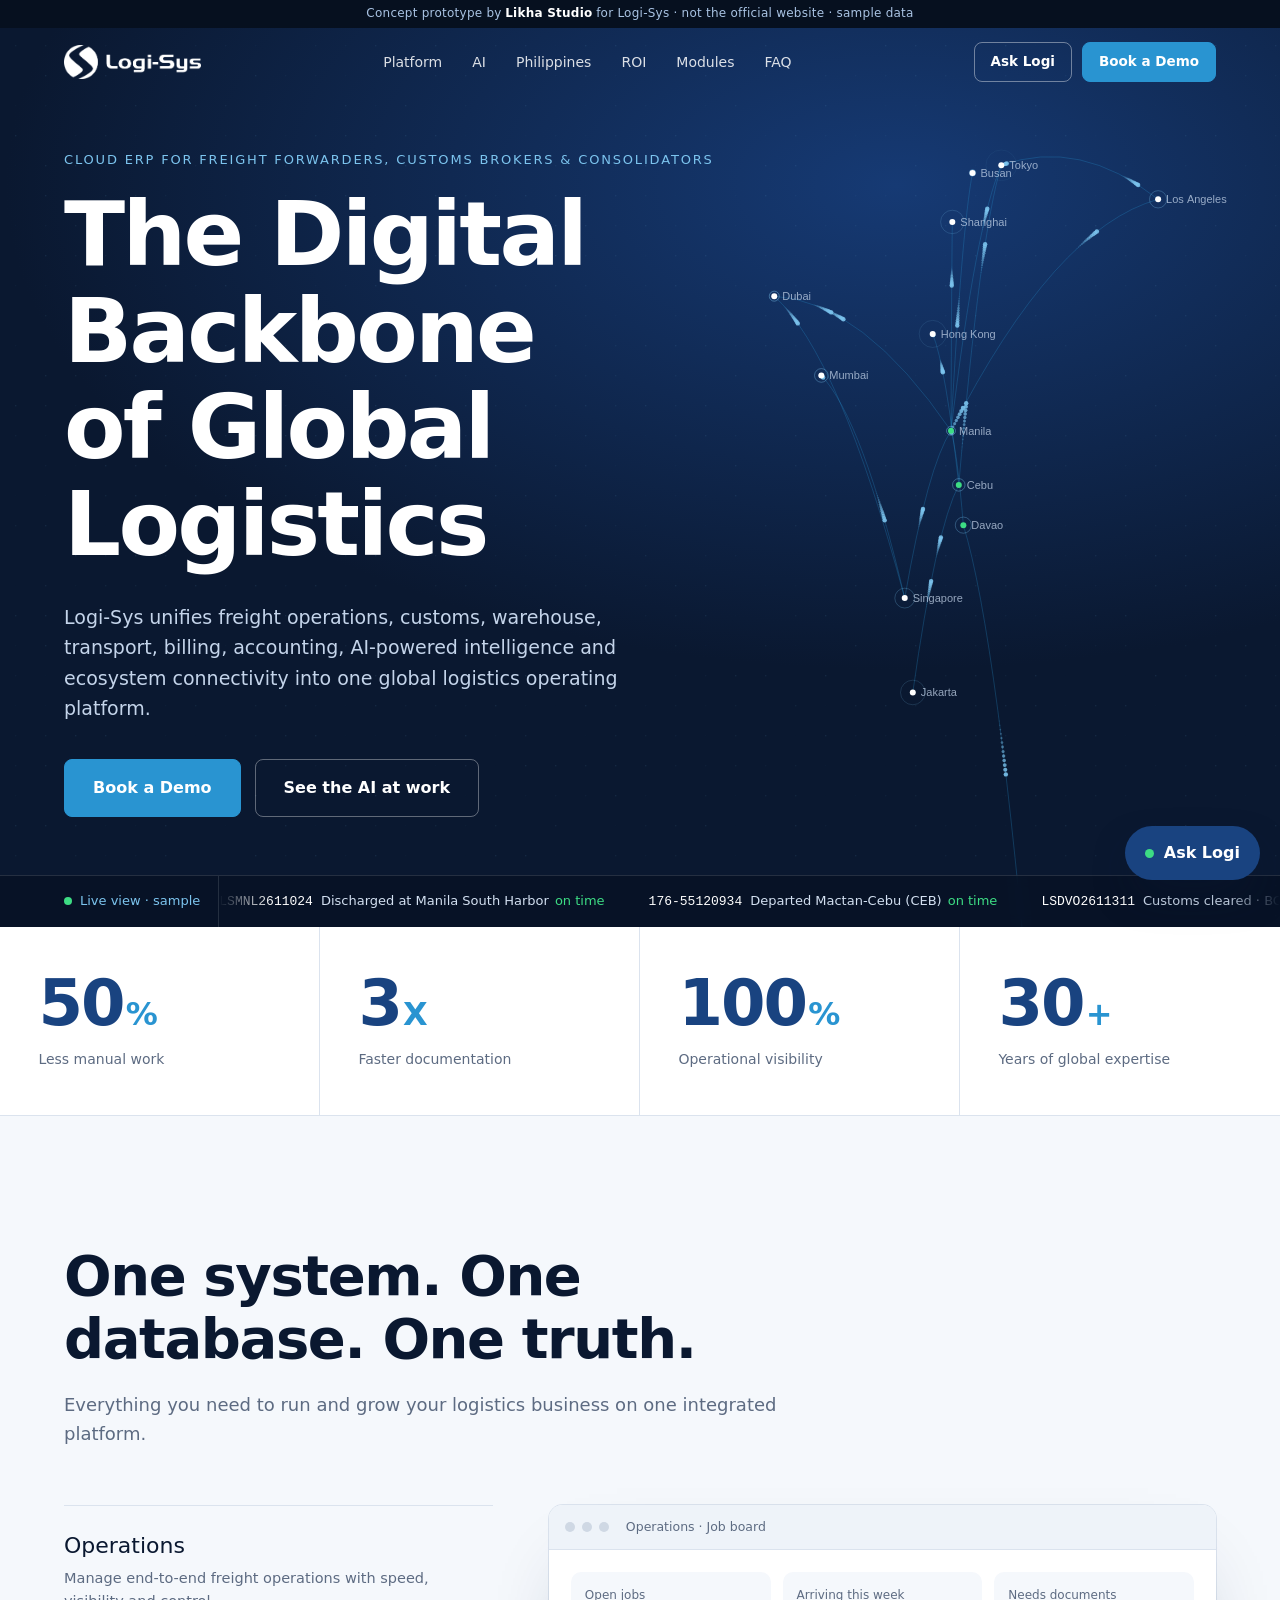
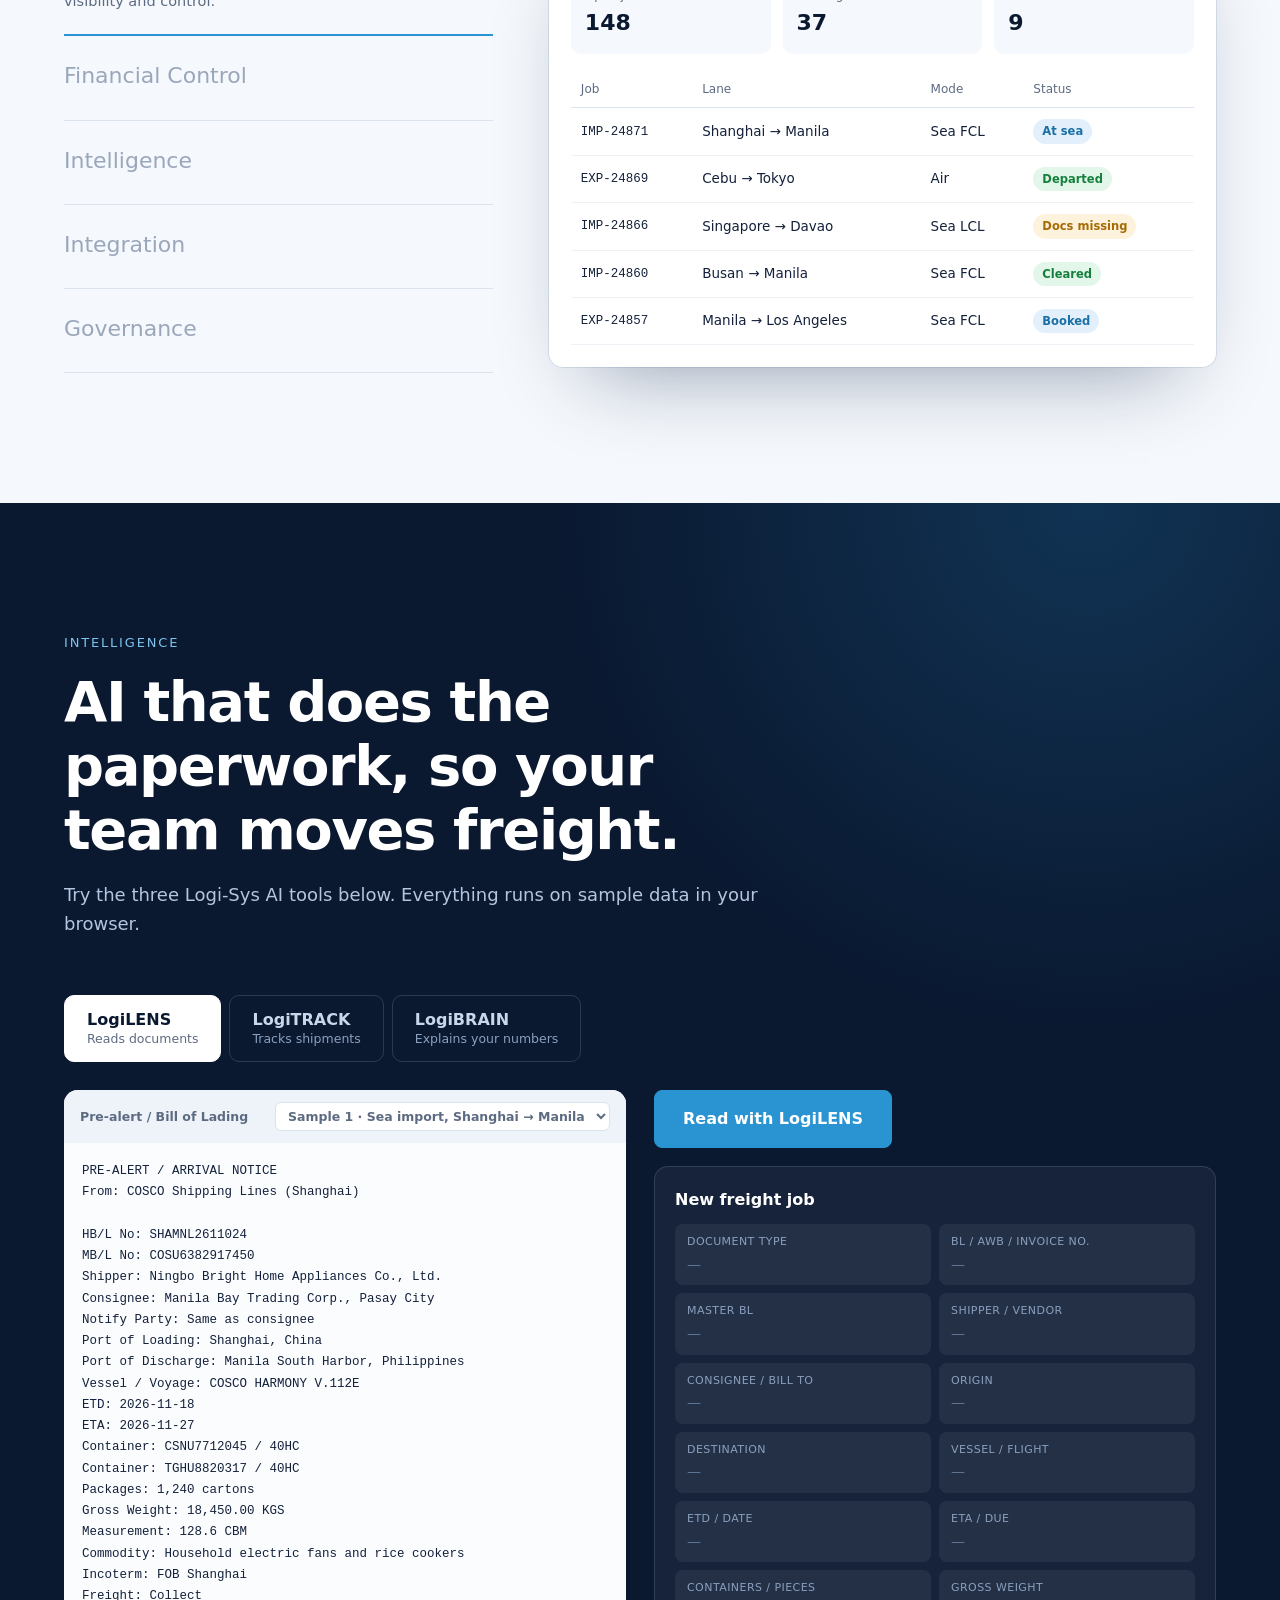
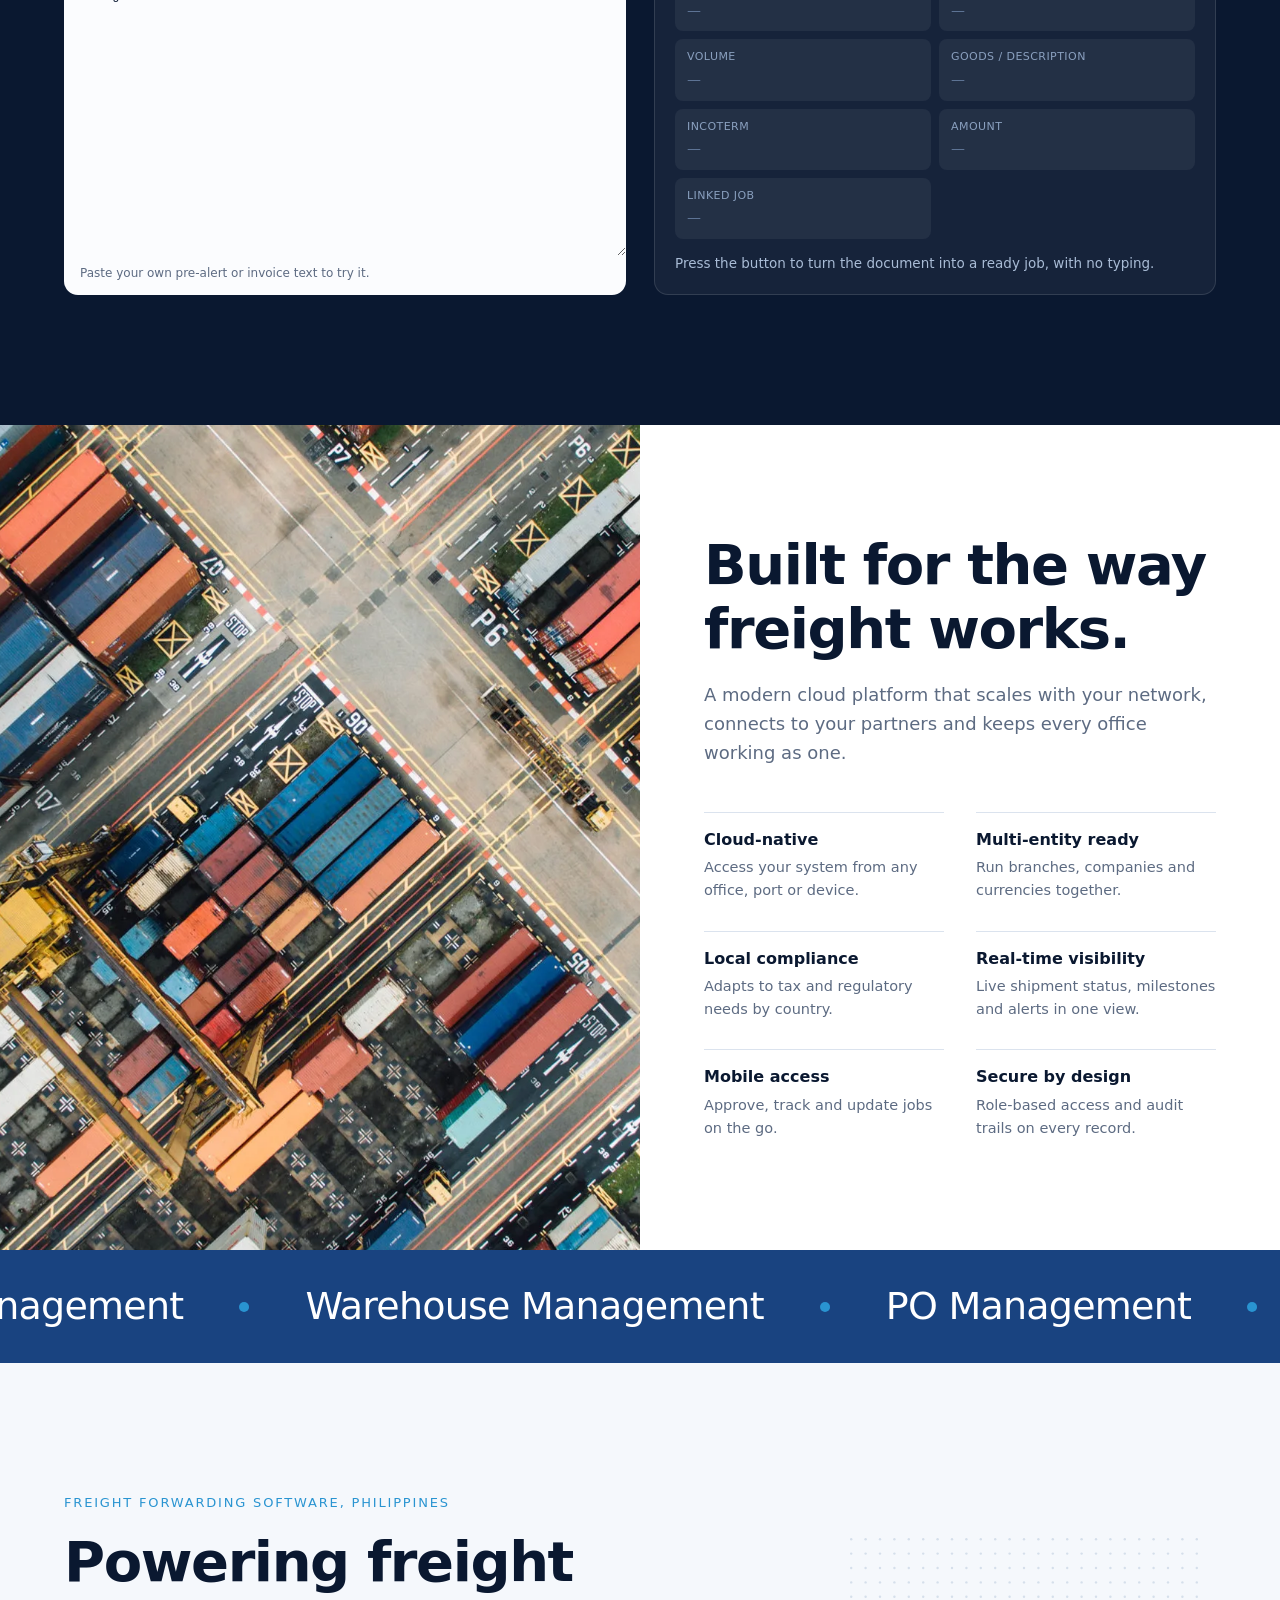
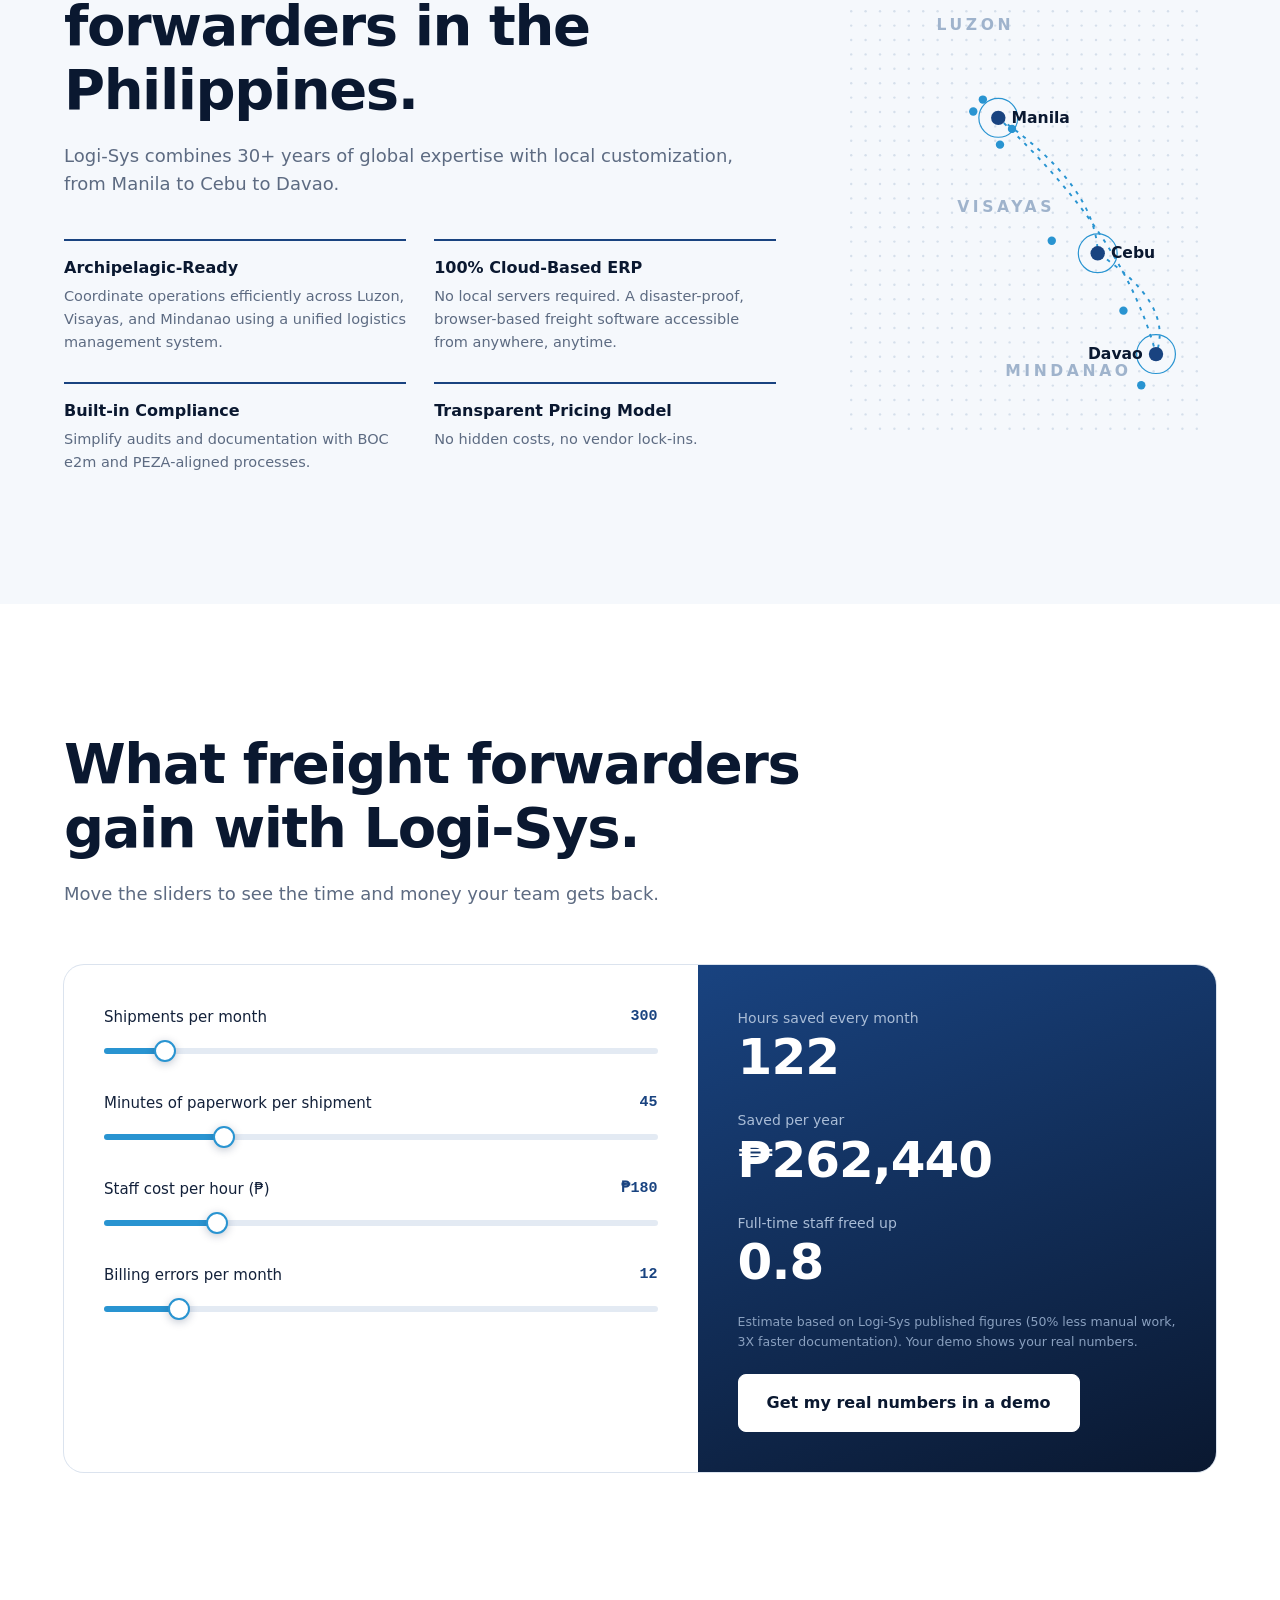
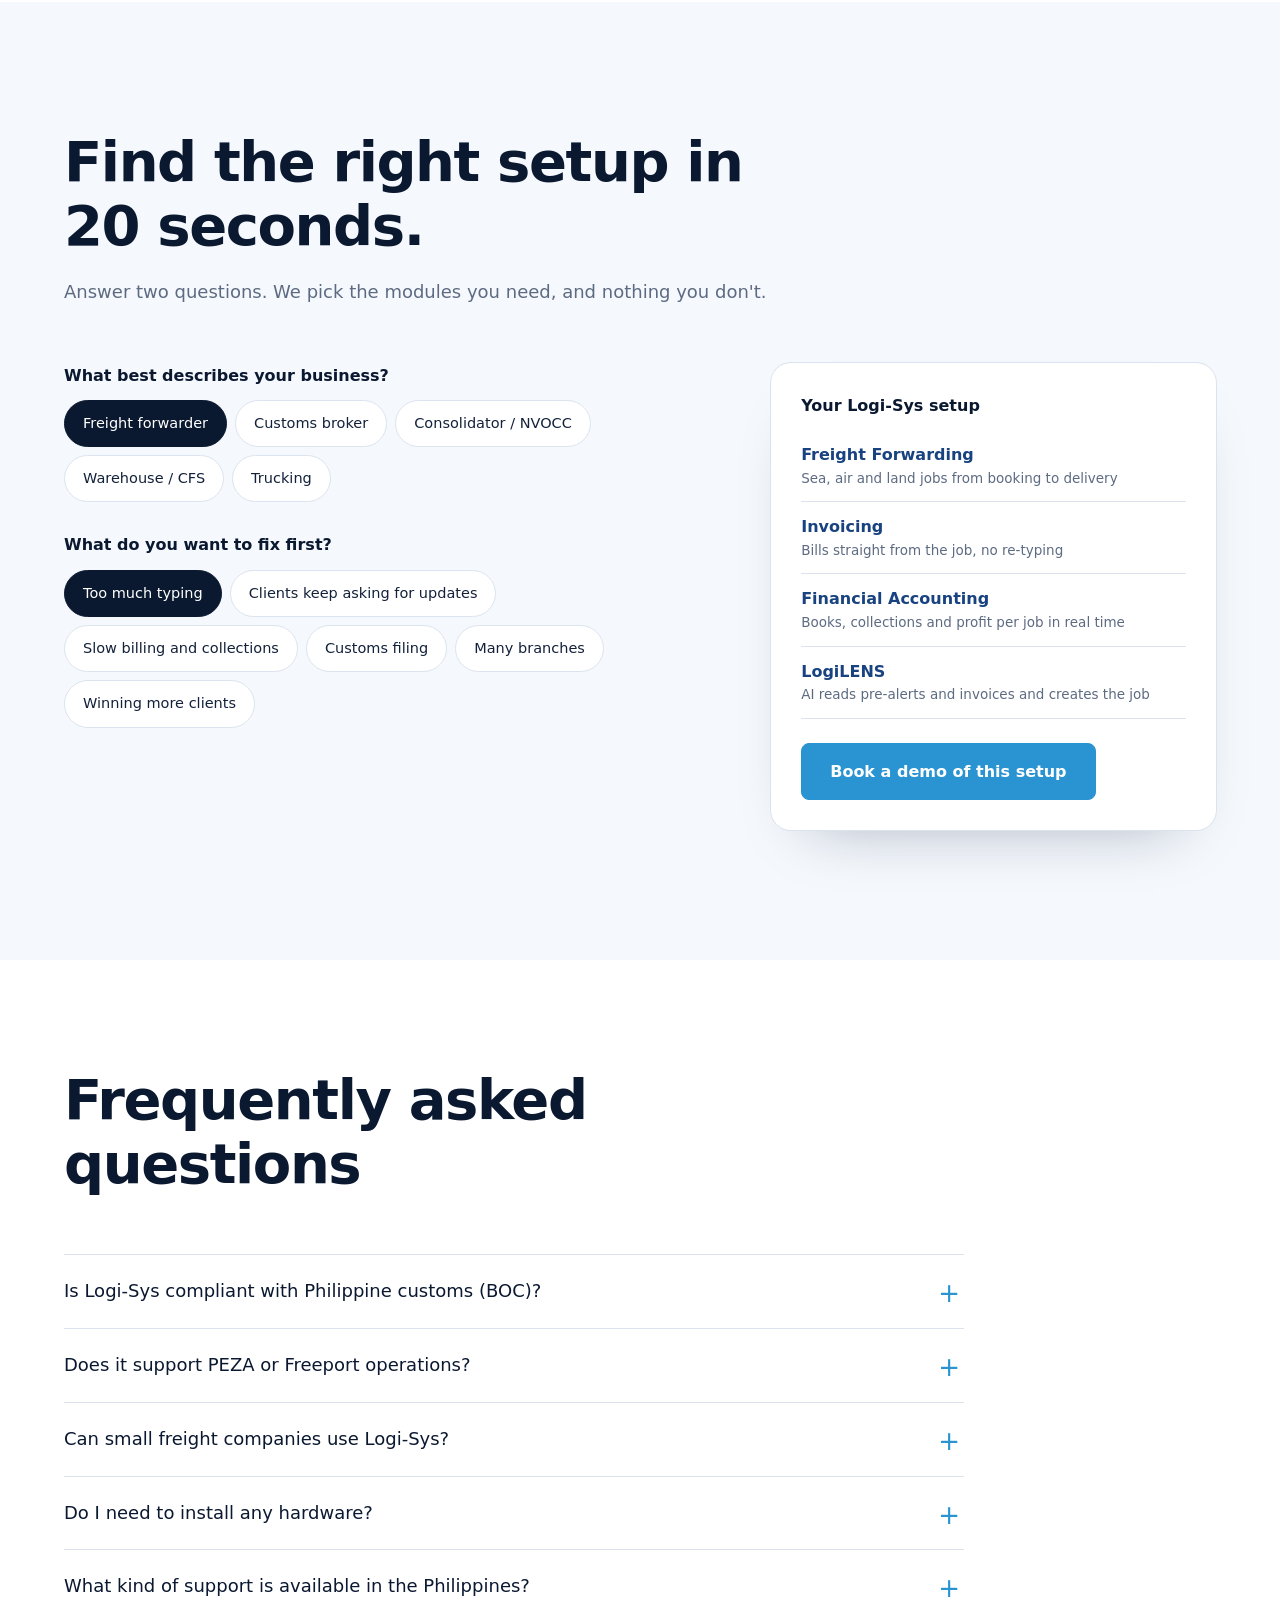
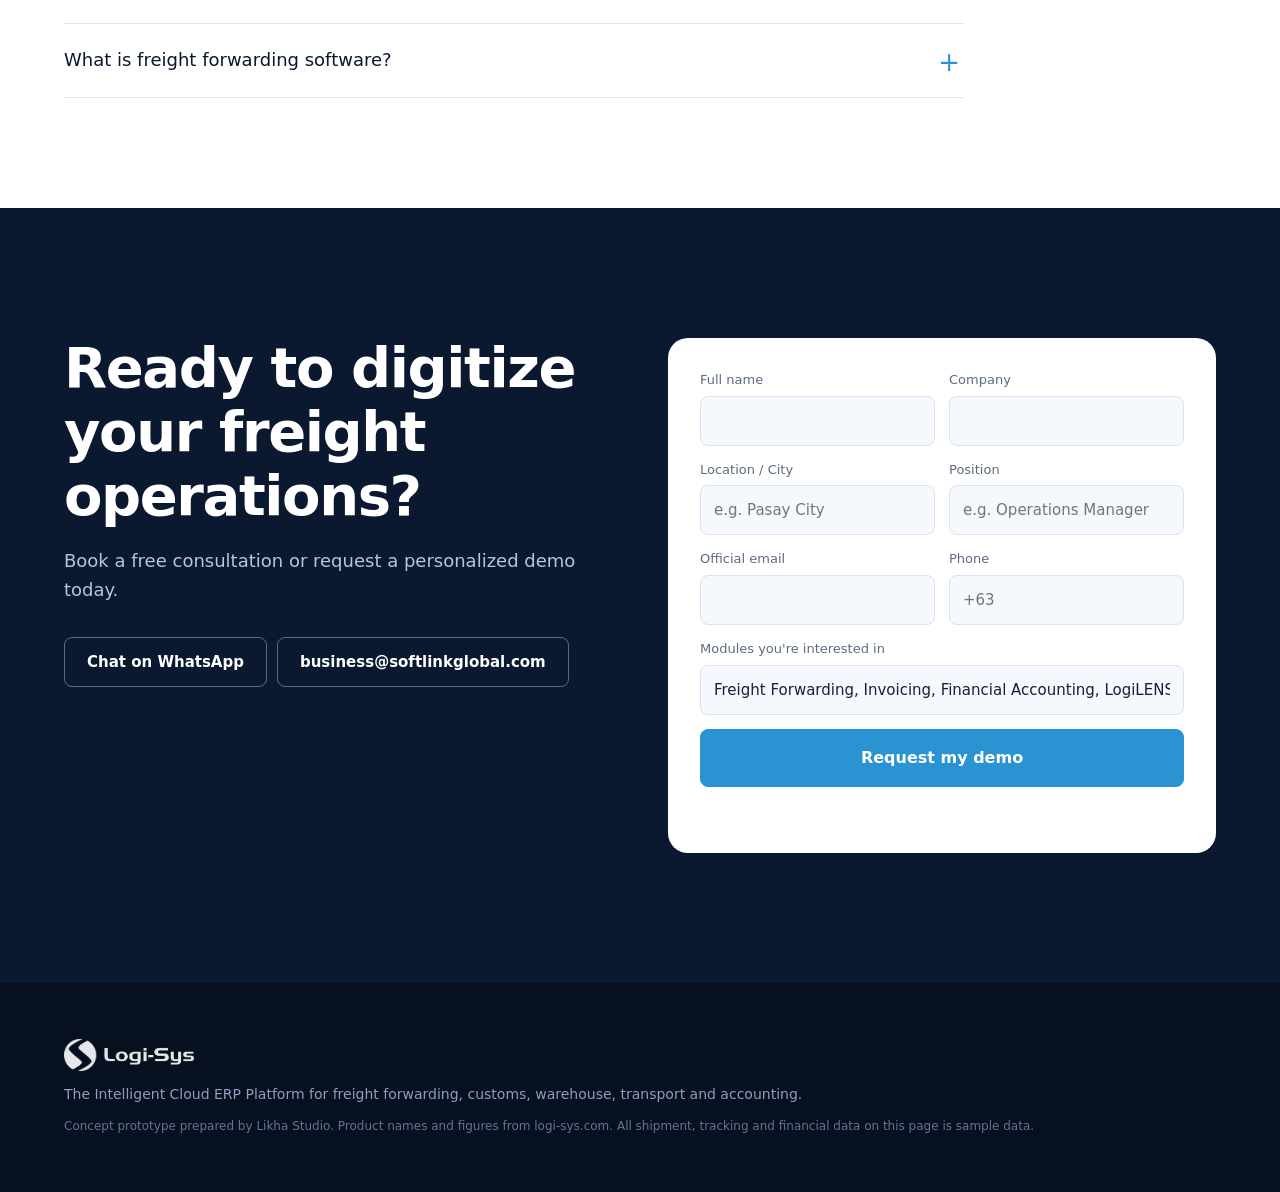
==== index.html @ d9abe725 "Logi-Sys concept prototype: AI-enabled freight ERP site with LogiLENS, LogiTRACK, LogiBRAIN demos, R" ====
<!doctype html>
<html lang="en">
<head>
<meta charset="utf-8">
<meta name="viewport" content="width=device-width, initial-scale=1">
<meta http-equiv="Content-Security-Policy" content="default-src 'self'; script-src 'self'; style-src 'self' 'unsafe-inline' https://fonts.googleapis.com; font-src 'self' data: https://fonts.gstatic.com; img-src 'self' data: blob:; connect-src 'self'; object-src 'none'; base-uri 'self'; form-action 'self' mailto: https:">
<title>Logi-Sys · Freight Forwarding &amp; Logistics ERP Software</title>
<meta name="description" content="Logi-Sys is the cloud ERP for freight forwarders, customs brokers and consolidators: sea and air freight, customs, warehouse, transport, billing, accounting and AI in one platform. BOC e2m compliant, built for the Philippines.">
<meta name="robots" content="noindex, nofollow">
<link rel="icon" href="assets/img/icon.png" type="image/png">
<meta name="theme-color" content="#0b1a33">
<meta property="og:title" content="Logi-Sys · The Digital Backbone of Global Logistics">
<meta property="og:description" content="One system. One database. One truth. Cloud ERP for freight forwarders.">
<meta property="og:image" content="assets/img/s-containers.webp">
<link rel="preconnect" href="https://fonts.googleapis.com">
<link rel="preconnect" href="https://fonts.gstatic.com" crossorigin>
<link href="https://fonts.googleapis.com/css2?family=Poppins:wght@300;400;500;600;700&family=JetBrains+Mono:wght@400;500&display=swap" rel="stylesheet">
<link rel="stylesheet" href="style.css?v=1">
<script type="application/ld+json">
{"@context":"https://schema.org","@graph":[
{"@type":"SoftwareApplication","name":"Logi-Sys","applicationCategory":"BusinessApplication","operatingSystem":"Web browser (cloud)","description":"All-in-one cloud ERP for freight forwarding, customs, warehouse, transport, billing, accounting and sales & CRM."},
{"@type":"FAQPage","mainEntity":[
{"@type":"Question","name":"Is Logi-Sys compliant with Philippine customs (BOC)?","acceptedAnswer":{"@type":"Answer","text":"Yes. It is 100% compliant with BOC e2m requirements, ensuring seamless customs workflows."}},
{"@type":"Question","name":"Does it support PEZA or Freeport operations?","acceptedAnswer":{"@type":"Answer","text":"Yes. It includes built-in features for PEZA, Freeport, and bonded operations."}},
{"@type":"Question","name":"Can small freight companies use Logi-Sys?","acceptedAnswer":{"@type":"Answer","text":"Definitely. The system scales to suit startups, SMEs, and large enterprises alike."}},
{"@type":"Question","name":"Do I need to install any hardware?","acceptedAnswer":{"@type":"Answer","text":"No. Logi-Sys is a cloud-based freight management system, no servers or maintenance needed."}}]}
]}
</script>
</head>
<body>

<div class="concept" role="note">Concept prototype by <strong>Likha Studio</strong> for Logi-Sys<span class="long">&nbsp;&middot; not the official website</span>&nbsp;&middot; sample data</div>

<header class="nav" id="nav">
  <a href="#top" class="brand" aria-label="Logi-Sys home"><img src="assets/img/logo.png" alt="Logi-Sys" width="150" height="37"></a>
  <nav class="links" aria-label="Main">
    <a href="#platform">Platform</a>
    <a href="#ai">AI</a>
    <a href="#ph">Philippines</a>
    <a href="#gain">ROI</a>
    <a href="#finder">Modules</a>
    <a href="#faq">FAQ</a>
  </nav>
  <div class="nav-cta">
    <button class="btn ghost sm" data-open-chat>Ask Logi</button>
    <a href="#demo" class="btn sm">Book a Demo</a>
    <button class="burger" id="burger" aria-label="Menu" aria-expanded="false"><span></span><span></span></button>
  </div>
</header>
<div class="mnav" id="mnav">
  <a href="#platform">Platform</a><a href="#ai">AI tools</a><a href="#ph">Philippines</a><a href="#gain">ROI calculator</a><a href="#finder">Module finder</a><a href="#faq">FAQ</a><a href="#demo">Book a Demo</a>
</div>

<main id="top">

<!-- HERO -->
<section class="hero" id="hero">
  <canvas id="routes" aria-hidden="true"></canvas>
  <div class="hero-in">
    <p class="kicker reveal">Cloud ERP for freight forwarders, customs brokers &amp; consolidators</p>
    <h1 class="split">The Digital Backbone<br>of Global Logistics</h1>
    <p class="lede reveal">Logi-Sys unifies freight operations, customs, warehouse, transport, billing, accounting, AI-powered intelligence and ecosystem connectivity into one global logistics operating platform.</p>
    <div class="hero-cta reveal">
      <a href="#demo" class="btn lg">Book a Demo</a>
      <a href="#ai" class="btn ghost lg light">See the AI at work</a>
    </div>
  </div>
  <div class="ticker" aria-label="Sample live shipment events">
    <span class="tk-label"><i></i>Live view &middot; sample</span>
    <div class="tk-track"><div class="tk-row" id="tkRow"></div></div>
  </div>
</section>

<!-- STATS -->
<section class="stats">
  <div class="stat reveal"><b data-count="50">0</b><span>%</span><p>Less manual work</p></div>
  <div class="stat reveal"><b data-count="3">0</b><span>X</span><p>Faster documentation</p></div>
  <div class="stat reveal"><b data-count="100">0</b><span>%</span><p>Operational visibility</p></div>
  <div class="stat reveal"><b data-count="30">0</b><span>+</span><p>Years of global expertise</p></div>
</section>

<!-- PLATFORM -->
<section class="platform" id="platform">
  <div class="sec-head">
    <h2 class="split">One system. One database. One truth.</h2>
    <p class="reveal">Everything you need to run and grow your logistics business on one integrated platform.</p>
  </div>
  <div class="pillars">
    <div class="pillar-list" role="tablist" aria-label="Platform pillars">
      <button class="pl on" role="tab" aria-selected="true" data-p="0"><span>Operations</span><em>Manage end-to-end freight operations with speed, visibility and control.</em></button>
      <button class="pl" role="tab" aria-selected="false" data-p="1"><span>Financial Control</span><em>Streamline billing, accounting, collections and profitability in real time.</em></button>
      <button class="pl" role="tab" aria-selected="false" data-p="2"><span>Intelligence</span><em>Embeds AI into freight workflows for smarter decisions and automation.</em></button>
      <button class="pl" role="tab" aria-selected="false" data-p="3"><span>Integration</span><em>Connect partners, systems and services across the global logistics ecosystem.</em></button>
      <button class="pl" role="tab" aria-selected="false" data-p="4"><span>Governance</span><em>Ensure security, compliance and governance across entities and geographies.</em></button>
    </div>
    <div class="pillar-screen" aria-live="polite">
      <div class="win">
        <div class="win-bar"><i></i><i></i><i></i><span id="winTitle">Operations &middot; Job board</span></div>
        <div class="win-body" id="winBody"></div>
      </div>
    </div>
  </div>
</section>

<!-- AI -->
<section class="ai" id="ai">
  <div class="sec-head light">
    <p class="kicker reveal">Intelligence</p>
    <h2 class="split">AI that does the paperwork, so your team moves freight.</h2>
    <p class="reveal">Try the three Logi-Sys AI tools below. Everything runs on sample data in your browser.</p>
  </div>
  <div class="ai-tabs" role="tablist">
    <button class="at on" data-t="lens" role="tab" aria-selected="true">LogiLENS <small>Reads documents</small></button>
    <button class="at" data-t="track" role="tab" aria-selected="false">LogiTRACK <small>Tracks shipments</small></button>
    <button class="at" data-t="brain" role="tab" aria-selected="false">LogiBRAIN <small>Explains your numbers</small></button>
  </div>

  <div class="ai-pane on" id="pane-lens">
    <div class="lens">
      <div class="doc">
        <div class="doc-top">
          <span>Pre-alert / Bill of Lading</span>
          <select id="docPick" aria-label="Sample document">
            <option value="0">Sample 1 &middot; Sea import, Shanghai → Manila</option>
            <option value="1">Sample 2 &middot; Air export, Cebu → Tokyo</option>
            <option value="2">Sample 3 &middot; Vendor invoice</option>
          </select>
        </div>
        <textarea id="docText" spellcheck="false" aria-label="Document text"></textarea>
        <div class="scanline" id="scanline"></div>
        <p class="doc-hint">Paste your own pre-alert or invoice text to try it.</p>
      </div>
      <div class="lens-out">
        <button class="btn lg" id="lensRun">Read with LogiLENS</button>
        <div class="job" id="jobOut">
          <div class="job-head"><b id="jobKind">New freight job</b><span id="jobConf"></span></div>
          <div class="fields" id="fields"></div>
          <p class="job-note" id="jobNote">Press the button to turn the document into a ready job, with no typing.</p>
        </div>
      </div>
    </div>
  </div>

  <div class="ai-pane" id="pane-track">
    <div class="track">
      <div class="track-left">
        <form id="trackForm" class="track-form">
          <label for="trackNo">Tracking, BL or AWB number</label>
          <div class="row"><input id="trackNo" value="LSMNL2611024" autocomplete="off"><button class="btn">Track</button></div>
          <p class="try">Try: <button type="button" data-tn="LSMNL2611024">LSMNL2611024</button> <button type="button" data-tn="176-55120934">176-55120934</button> <button type="button" data-tn="LSDVO2611311">LSDVO2611311</button></p>
        </form>
        <div class="trk-card" id="trkCard"></div>
      </div>
      <div class="track-right">
        <svg id="trkMap" viewBox="0 0 600 340" aria-hidden="true"></svg>
        <ol class="miles" id="miles"></ol>
      </div>
    </div>
  </div>

  <div class="ai-pane" id="pane-brain">
    <div class="brain">
      <div class="kpis" id="kpis"></div>
      <div class="chart-card">
        <div class="cc-head"><b>Shipments and profit per month</b><span>Sample branch data</span></div>
        <svg id="chart" viewBox="0 0 640 260" role="img" aria-label="Shipments and profit chart"></svg>
      </div>
      <div class="insights">
        <b>LogiBRAIN says</b>
        <ul id="insights"></ul>
        <div class="askbox">
          <p>Ask your numbers:</p>
          <div class="chips" id="brainQs">
            <button>Which lane makes the most money?</button>
            <button>Who pays late?</button>
            <button>What will next month look like?</button>
          </div>
          <p class="answer" id="brainA"></p>
        </div>
      </div>
    </div>
  </div>
</section>

<!-- BUILT FOR FREIGHT -->
<section class="built">
  <div class="built-img"><img src="assets/img/s-containers.webp" alt="Aerial view of a container port" loading="lazy" class="parallax"></div>
  <div class="built-txt">
    <h2 class="split">Built for the way freight works.</h2>
    <p class="reveal">A modern cloud platform that scales with your network, connects to your partners and keeps every office working as one.</p>
    <ul class="feats">
      <li class="reveal"><b>Cloud-native</b>Access your system from any office, port or device.</li>
      <li class="reveal"><b>Multi-entity ready</b>Run branches, companies and currencies together.</li>
      <li class="reveal"><b>Local compliance</b>Adapts to tax and regulatory needs by country.</li>
      <li class="reveal"><b>Real-time visibility</b>Live shipment status, milestones and alerts in one view.</li>
      <li class="reveal"><b>Mobile access</b>Approve, track and update jobs on the go.</li>
      <li class="reveal"><b>Secure by design</b>Role-based access and audit trails on every record.</li>
    </ul>
  </div>
</section>

<!-- MODULES MARQUEE -->
<div class="marquee" aria-hidden="true"><div class="mq" id="mq">
  <span>Freight Forwarding</span><span>Invoicing</span><span>Financial Accounting</span><span>Sales &amp; CRM</span><span>Customs Compliance</span><span>Transportation Management</span><span>Warehouse Management</span><span>PO Management</span><span>Freight Station</span><span>LogiBRAIN</span><span>LogiTRACK</span><span>LogiLENS</span><span>LogiCONNECT</span>
</div></div>

<!-- PHILIPPINES -->
<section class="ph" id="ph">
  <div class="ph-txt">
    <p class="kicker reveal">Freight forwarding software, Philippines</p>
    <h2 class="split">Powering freight forwarders in the Philippines.</h2>
    <p class="reveal">Logi-Sys combines 30+ years of global expertise with local customization, from Manila to Cebu to Davao.</p>
    <div class="ph-grid">
      <div class="reveal"><b>Archipelagic-Ready</b><p>Coordinate operations efficiently across Luzon, Visayas, and Mindanao using a unified logistics management system.</p></div>
      <div class="reveal"><b>100% Cloud-Based ERP</b><p>No local servers required. A disaster-proof, browser-based freight software accessible from anywhere, anytime.</p></div>
      <div class="reveal"><b>Built-in Compliance</b><p>Simplify audits and documentation with BOC e2m and PEZA-aligned processes.</p></div>
      <div class="reveal"><b>Transparent Pricing Model</b><p>No hidden costs, no vendor lock-ins.</p></div>
    </div>
  </div>
  <div class="ph-map">
    <svg id="phMap" viewBox="0 0 300 420" role="img" aria-label="Logi-Sys hubs across Luzon, Visayas and Mindanao"></svg>
  </div>
</section>

<!-- ROI -->
<section class="gain" id="gain">
  <div class="sec-head">
    <h2 class="split">What freight forwarders gain with Logi-Sys.</h2>
    <p class="reveal">Move the sliders to see the time and money your team gets back.</p>
  </div>
  <div class="roi">
    <div class="roi-in">
      <label>Shipments per month <output id="o1">300</output><input type="range" id="r1" min="20" max="3000" step="10" value="300"></label>
      <label>Minutes of paperwork per shipment <output id="o2">45</output><input type="range" id="r2" min="10" max="180" step="5" value="45"></label>
      <label>Staff cost per hour (₱) <output id="o3">₱180</output><input type="range" id="r3" min="80" max="600" step="10" value="180"></label>
      <label>Billing errors per month <output id="o4">12</output><input type="range" id="r4" min="0" max="100" step="1" value="12"></label>
    </div>
    <div class="roi-out">
      <div><span>Hours saved every month</span><b id="h">0</b></div>
      <div><span>Saved per year</span><b id="peso">₱0</b></div>
      <div><span>Full-time staff freed up</span><b id="fte">0</b></div>
      <p class="fine">Estimate based on Logi-Sys published figures (50% less manual work, 3X faster documentation). Your demo shows your real numbers.</p>
      <a href="#demo" class="btn lg light-btn" id="roiCta">Get my real numbers in a demo</a>
    </div>
  </div>
</section>

<!-- MODULE FINDER -->
<section class="finder" id="finder">
  <div class="sec-head">
    <h2 class="split">Find the right setup in 20 seconds.</h2>
    <p class="reveal">Answer two questions. We pick the modules you need, and nothing you don't.</p>
  </div>
  <div class="fd">
    <div class="fd-q">
      <p class="q">What best describes your business?</p>
      <div class="opts" id="fdType">
        <button data-v="forwarder" class="on">Freight forwarder</button>
        <button data-v="broker">Customs broker</button>
        <button data-v="nvocc">Consolidator / NVOCC</button>
        <button data-v="warehouse">Warehouse / CFS</button>
        <button data-v="trucking">Trucking</button>
      </div>
      <p class="q">What do you want to fix first?</p>
      <div class="opts multi" id="fdNeed">
        <button data-v="docs" class="on">Too much typing</button>
        <button data-v="track">Clients keep asking for updates</button>
        <button data-v="billing">Slow billing and collections</button>
        <button data-v="customs">Customs filing</button>
        <button data-v="branches">Many branches</button>
        <button data-v="sales">Winning more clients</button>
      </div>
    </div>
    <div class="fd-a">
      <p class="q">Your Logi-Sys setup</p>
      <ul id="fdList"></ul>
      <a href="#demo" class="btn lg" id="fdCta">Book a demo of this setup</a>
    </div>
  </div>
</section>

<!-- FAQ -->
<section class="faq" id="faq">
  <div class="sec-head"><h2 class="split">Frequently asked questions</h2></div>
  <div class="qa">
    <details class="reveal"><summary>Is Logi-Sys compliant with Philippine customs (BOC)?</summary><p>Yes. It is 100% compliant with BOC e2m requirements, ensuring seamless customs workflows.</p></details>
    <details class="reveal"><summary>Does it support PEZA or Freeport operations?</summary><p>Yes. It includes built-in features for PEZA, Freeport, and bonded operations.</p></details>
    <details class="reveal"><summary>Can small freight companies use Logi-Sys?</summary><p>Definitely. The system scales to suit startups, SMEs, and large enterprises alike.</p></details>
    <details class="reveal"><summary>Do I need to install any hardware?</summary><p>No. Logi-Sys is a cloud-based freight management system, so no servers or maintenance are needed.</p></details>
    <details class="reveal"><summary>What kind of support is available in the Philippines?</summary><p>Local support is available, backed by over three decades of global logistics software expertise.</p></details>
    <details class="reveal"><summary>What is freight forwarding software?</summary><p>A software application that streamlines freight operations by letting everyone involved manage end-to-end functions: air freight, sea freight, land freight, warehouse, transport and customs.</p></details>
  </div>
</section>

<!-- DEMO -->
<section class="demo" id="demo">
  <div class="demo-txt">
    <h2 class="split">Ready to digitize your freight operations?</h2>
    <p class="reveal">Book a free consultation or request a personalized demo today.</p>
    <div class="demo-alt reveal">
      <a href="https://wa.link/8he6li" target="_blank" rel="noopener" class="btn ghost light">Chat on WhatsApp</a>
      <a href="mailto:business@softlinkglobal.com" class="btn ghost light">business@softlinkglobal.com</a>
    </div>
  </div>
  <form class="demo-form" id="demoForm" novalidate>
    <div class="f2">
      <label>Full name<input name="name" required autocomplete="name"></label>
      <label>Company<input name="company" required autocomplete="organization"></label>
    </div>
    <div class="f2">
      <label>Location / City<input name="city" required placeholder="e.g. Pasay City"></label>
      <label>Position<input name="position" placeholder="e.g. Operations Manager"></label>
    </div>
    <div class="f2">
      <label>Official email<input name="email" type="email" required autocomplete="email"></label>
      <label>Phone<input name="phone" type="tel" required autocomplete="tel" placeholder="+63"></label>
    </div>
    <label>Modules you're interested in<input name="modules" id="demoModules"></label>
    <button class="btn lg" type="submit">Request my demo</button>
    <p class="form-msg" id="formMsg" role="status"></p>
  </form>
</section>

</main>

<footer class="foot">
  <img src="assets/img/logo.png" alt="Logi-Sys" width="130" height="32">
  <p>The Intelligent Cloud ERP Platform for freight forwarding, customs, warehouse, transport and accounting.</p>
  <p class="small">Concept prototype prepared by Likha Studio. Product names and figures from logi-sys.com. All shipment, tracking and financial data on this page is sample data.</p>
</footer>

<!-- ASSISTANT -->
<button class="chat-fab" id="chatFab" data-open-chat aria-label="Ask Logi, the virtual assistant"><span class="dot"></span>Ask Logi</button>
<aside class="chat" id="chat" aria-label="Logi virtual assistant" hidden>
  <div class="chat-head">
    <img src="assets/img/icon.png" alt="" width="28" height="28">
    <div><b>Logi</b><small>Virtual assistant &middot; answers from Logi-Sys information</small></div>
    <button id="chatX" aria-label="Close">&times;</button>
  </div>
  <div class="chat-log" id="chatLog" aria-live="polite"></div>
  <div class="chat-sug" id="chatSug"></div>
  <form class="chat-in" id="chatForm"><input id="chatQ" placeholder="Ask about modules, customs, pricing…" autocomplete="off" aria-label="Your question"><button aria-label="Send">→</button></form>
</aside>

<script src="assets/js/gsap.min.js"></script>
<script src="assets/js/ScrollTrigger.min.js"></script>
<script src="assets/js/SplitText.min.js"></script>
<script src="assets/js/lenis.min.js"></script>
<script src="app.js?v=1"></script>
</body>
</html>
---- style.css ----
:root{
  --ink:#0a1830; --ink2:#10244a; --navy:#194380; --sky:#2994d1; --sky-l:#7cc4ee;
  --paper:#f5f8fc; --white:#fff; --text:#13213a; --muted:#5d6b82; --line:#dbe3ee;
  --ok:#16a34a; --warn:#e8a317; --bad:#dc4a3d;
  --r:14px; --pad:clamp(16px,5vw,72px);
  --font:'Poppins',system-ui,sans-serif; --mono:'JetBrains Mono',ui-monospace,monospace;
}
*{box-sizing:border-box;margin:0;padding:0}
html{scroll-behavior:auto}
body{font-family:var(--font);color:var(--text);background:var(--paper);line-height:1.6;font-size:16px;overflow-x:hidden;-webkit-font-smoothing:antialiased}
img{max-width:100%;display:block}
button,input,select,textarea{font:inherit;color:inherit}
button{cursor:pointer;border:0;background:none}
a{color:inherit}
:focus-visible{outline:2px solid var(--sky);outline-offset:3px}

.concept{position:fixed;inset:0 0 auto;z-index:60;height:28px;display:flex;align-items:center;justify-content:center;font-size:12px;letter-spacing:.02em;background:#06101f;color:#a9c3e3;text-align:center;padding:0 12px;white-space:nowrap;overflow:hidden;text-overflow:ellipsis}
.concept strong{color:#fff;font-weight:600;margin:0 .3em}

/* NAV */
.nav{position:fixed;top:28px;left:0;right:0;z-index:50;display:flex;align-items:center;justify-content:space-between;gap:24px;padding:14px var(--pad);transition:transform .45s cubic-bezier(.2,.7,.2,1),background .3s,box-shadow .3s}
.nav.solid{background:rgba(255,255,255,.94);backdrop-filter:blur(12px);box-shadow:0 1px 0 var(--line)}
.nav.hide{transform:translateY(-120%)}
.brand img{height:34px;width:auto;transition:filter .3s}
.nav:not(.solid) .brand img{filter:brightness(0) invert(1)}
.links{display:flex;gap:30px;font-size:14px;font-weight:500}
.links a{text-decoration:none;color:#fff;opacity:.85;transition:opacity .2s}
.links a:hover{opacity:1}
.nav.solid .links a{color:var(--text)}
.nav-cta{display:flex;gap:10px;align-items:center}
.nav:not(.solid) .btn.ghost{color:#fff;border-color:rgba(255,255,255,.4)}
.burger{display:none;width:40px;height:40px;flex-direction:column;justify-content:center;gap:6px;align-items:center}
.burger span{width:22px;height:2px;background:#fff;transition:.3s}
.nav.solid .burger span{background:var(--text)}
.burger[aria-expanded=true] span:first-child{transform:translateY(4px) rotate(45deg)}
.burger[aria-expanded=true] span:last-child{transform:translateY(-4px) rotate(-45deg)}
.mnav{position:fixed;inset:0;z-index:45;background:var(--ink);display:flex;flex-direction:column;justify-content:center;padding:0 32px;gap:6px;clip-path:inset(0 0 100% 0);transition:clip-path .55s cubic-bezier(.7,0,.2,1)}
.mnav.open{clip-path:inset(0)}
.mnav a{color:#fff;text-decoration:none;font-size:28px;font-weight:500;padding:8px 0;border-bottom:1px solid rgba(255,255,255,.1)}

/* BUTTONS */
.btn{display:inline-flex;align-items:center;justify-content:center;gap:8px;background:var(--sky);color:#fff;text-decoration:none;font-weight:600;font-size:15px;padding:12px 22px;border-radius:8px;border:1px solid var(--sky);transition:background .25s,transform .25s,box-shadow .25s;white-space:nowrap}
.btn:hover{background:#1f82be;box-shadow:0 8px 24px -10px rgba(41,148,209,.8)}
.btn.sm{font-size:13.5px;padding:8px 16px}
.btn.lg{font-size:16px;padding:15px 28px}
.btn.ghost{background:transparent;color:var(--navy);border-color:var(--line)}
.btn.ghost:hover{border-color:var(--sky);box-shadow:none}
.btn.ghost.light{color:#fff;border-color:rgba(255,255,255,.35)}
.btn.ghost.light:hover{background:rgba(255,255,255,.08)}

/* HERO */
.hero{position:relative;min-height:100svh;background:radial-gradient(120% 90% at 70% 20%,#163a74 0%,var(--ink) 58%);color:#fff;display:flex;flex-direction:column;justify-content:center;overflow:hidden;padding:150px var(--pad) 110px}
#routes{position:absolute;inset:0;width:100%;height:100%}
.hero-in{position:relative;max-width:820px}
.kicker{font-size:13px;letter-spacing:.14em;text-transform:uppercase;font-weight:500;color:var(--sky-l);margin-bottom:18px}
.hero h1{font-size:clamp(40px,7vw,92px);line-height:1.02;font-weight:600;letter-spacing:-.03em}
.lede{font-size:clamp(16px,1.6vw,19px);max-width:620px;margin-top:26px;color:#c4d4ea;font-weight:300}
.hero-cta{display:flex;gap:14px;margin-top:36px;flex-wrap:wrap}
.ticker{position:absolute;left:0;right:0;bottom:0;display:flex;align-items:center;border-top:1px solid rgba(255,255,255,.12);background:rgba(6,16,31,.55);backdrop-filter:blur(6px);height:52px;font-size:13px}
.tk-label{flex:none;padding:0 18px 0 var(--pad);display:flex;align-items:center;gap:8px;color:var(--sky-l);font-weight:500;border-right:1px solid rgba(255,255,255,.12);height:100%}
.tk-label i{width:8px;height:8px;border-radius:50%;background:#3ddc84;box-shadow:0 0 0 0 rgba(61,220,132,.6);animation:pulse 1.8s infinite}
@keyframes pulse{70%{box-shadow:0 0 0 8px rgba(61,220,132,0)}100%{box-shadow:0 0 0 0 rgba(61,220,132,0)}}
.tk-track{overflow:hidden;flex:1;height:100%;mask-image:linear-gradient(90deg,transparent,#000 5%,#000 95%,transparent)}
.tk-row{display:flex;gap:44px;height:100%;align-items:center;white-space:nowrap;width:max-content;animation:tick 60s linear infinite}
.tk-row span{color:#d3e0f1}
.tk-row b{font-family:var(--mono);font-weight:500;color:#fff;margin-right:8px}
.tk-row em{font-style:normal;color:#3ddc84;margin-left:6px}
@keyframes tick{to{transform:translateX(-50%)}}

/* STATS */
.stats{display:grid;grid-template-columns:repeat(4,1fr);background:#fff;border-bottom:1px solid var(--line)}
.stat{padding:44px var(--pad);border-right:1px solid var(--line);padding-left:clamp(16px,3vw,48px)}
.stat:last-child{border-right:0}
.stat b{font-size:clamp(40px,5vw,64px);font-weight:600;color:var(--navy);letter-spacing:-.03em;line-height:1}
.stat span{font-size:clamp(22px,2.5vw,32px);color:var(--sky);font-weight:600;margin-left:2px}
.stat p{color:var(--muted);font-size:14px;margin-top:8px}

/* SECTIONS */
section{position:relative}
.sec-head{max-width:760px;margin-bottom:56px}
.sec-head h2,.built h2,.ph h2,.demo h2{font-size:clamp(30px,4.4vw,56px);line-height:1.08;font-weight:600;letter-spacing:-.025em;color:var(--ink)}
.sec-head p:not(.kicker){color:var(--muted);font-size:18px;margin-top:18px;font-weight:300}
.sec-head.light h2{color:#fff}
.sec-head.light p:not(.kicker){color:#b4c6de}

.platform{padding:130px var(--pad)}
.pillars{display:grid;grid-template-columns:minmax(260px,.9fr) 1.4fr;gap:56px;align-items:start}
.pillar-list{display:flex;flex-direction:column;border-top:1px solid var(--line)}
.pl{text-align:left;padding:22px 0;border-bottom:1px solid var(--line);display:flex;flex-direction:column;gap:4px;position:relative}
.pl span{font-size:22px;font-weight:500;color:#9aa7bb;transition:color .3s}
.pl em{font-style:normal;color:var(--muted);font-size:14.5px;max-height:0;overflow:hidden;opacity:0;transition:max-height .45s,opacity .35s}
.pl::after{content:"";position:absolute;left:0;bottom:-1px;height:2px;width:0;background:var(--sky);transition:width .6s cubic-bezier(.2,.7,.2,1)}
.pl.on span,.pl:hover span{color:var(--ink)}
.pl.on em{max-height:80px;opacity:1}
.pl.on::after{width:100%}
.pillar-screen{position:sticky;top:110px}
.win{background:#fff;border-radius:var(--r);box-shadow:0 40px 80px -40px rgba(16,36,74,.45),0 0 0 1px var(--line);overflow:hidden}
.win-bar{display:flex;align-items:center;gap:7px;padding:12px 16px;background:#eef3f9;border-bottom:1px solid var(--line);font-size:12.5px;color:var(--muted)}
.win-bar i{width:10px;height:10px;border-radius:50%;background:#cfd8e4}
.win-bar span{margin-left:10px;font-weight:500}
.win-body{padding:22px;min-height:380px;font-size:13.5px}
.wtable{width:100%;border-collapse:collapse}
.wtable th{text-align:left;font-weight:500;color:var(--muted);font-size:12px;padding:8px 10px;border-bottom:1px solid var(--line)}
.wtable td{padding:11px 10px;border-bottom:1px solid #eef2f7}
.wtable td.mono{font-family:var(--mono);font-size:12.5px}
.tag{display:inline-block;font-size:11.5px;font-weight:600;padding:3px 9px;border-radius:20px}
.tag.ok{background:#e3f6ea;color:#15803d}.tag.warn{background:#fdf2dc;color:#a76b05}.tag.bad{background:#fde6e3;color:#b42318}.tag.blue{background:#e3f0fb;color:#1a6fa6}
.wgrid{display:grid;grid-template-columns:repeat(3,1fr);gap:12px;margin-bottom:18px}
.wgrid div{background:var(--paper);border-radius:10px;padding:14px}
.wgrid small{color:var(--muted);font-size:12px;display:block}
.wgrid b{font-size:22px;color:var(--ink);font-weight:600}
.flow{display:flex;flex-wrap:wrap;gap:10px;align-items:center;justify-content:center;padding:26px 0}
.flow .node{padding:12px 16px;border:1px solid var(--line);border-radius:10px;background:var(--paper);font-weight:500}
.flow .node.hub{background:var(--navy);color:#fff;border-color:var(--navy)}
.flow .ln{width:28px;height:2px;background:linear-gradient(90deg,var(--sky),transparent);}
.bars{display:flex;flex-direction:column;gap:10px;margin-top:8px}
.bars div{display:grid;grid-template-columns:150px 1fr 60px;gap:10px;align-items:center}
.bars i{height:10px;border-radius:5px;background:linear-gradient(90deg,var(--navy),var(--sky));transform-origin:left;animation:grow .9s cubic-bezier(.2,.7,.2,1) both}
@keyframes grow{from{transform:scaleX(0)}}
.wfade{animation:wfade .5s ease both}
@keyframes wfade{from{opacity:0;transform:translateY(8px)}}

/* AI */
.ai{background:var(--ink);color:#fff;padding:130px var(--pad);overflow:hidden}
.ai::before{content:"";position:absolute;inset:0;background:radial-gradient(60% 50% at 85% 0%,rgba(41,148,209,.22),transparent 70%);pointer-events:none}
.ai-tabs{position:relative;display:flex;gap:8px;margin-bottom:28px;flex-wrap:wrap}
.at{padding:14px 22px;border-radius:10px;border:1px solid rgba(255,255,255,.14);color:#c9d7ea;font-weight:600;font-size:16px;text-align:left;display:flex;flex-direction:column;line-height:1.3;transition:.25s}
.at small{font-weight:400;font-size:12.5px;color:#8aa0bf}
.at.on{background:#fff;color:var(--ink);border-color:#fff}
.at.on small{color:var(--muted)}
.ai-pane{display:none;position:relative}
.ai-pane.on{display:block;animation:wfade .5s ease both}
.lens{display:grid;grid-template-columns:1fr 1fr;gap:28px}
.doc{position:relative;background:#fbfcfe;color:var(--text);border-radius:var(--r);overflow:hidden;display:flex;flex-direction:column}
.doc-top{display:flex;justify-content:space-between;align-items:center;gap:10px;padding:12px 16px;background:#eef3f9;font-size:12.5px;font-weight:600;color:var(--muted);flex-wrap:wrap}
.doc-top select{font-size:12.5px;border:1px solid var(--line);border-radius:6px;padding:5px 8px;background:#fff;max-width:100%}
.doc textarea{flex:1;min-height:360px;border:0;resize:vertical;padding:18px;font-family:var(--mono);font-size:12.5px;line-height:1.7;background:transparent;outline:none}
.doc-hint{font-size:12px;color:var(--muted);padding:8px 16px 12px}
.scanline{position:absolute;left:0;right:0;top:44px;height:70px;background:linear-gradient(180deg,transparent,rgba(41,148,209,.28),transparent);border-bottom:2px solid var(--sky);opacity:0;pointer-events:none}
.lens-out{display:flex;flex-direction:column;gap:18px;align-items:flex-start}
.job{width:100%;background:rgba(255,255,255,.05);border:1px solid rgba(255,255,255,.12);border-radius:var(--r);padding:20px}
.job-head{display:flex;justify-content:space-between;align-items:center;margin-bottom:12px}
.job-head span{font-size:12.5px;color:#3ddc84}
.fields{display:grid;grid-template-columns:1fr 1fr;gap:8px}
.fld{background:rgba(255,255,255,.06);border-radius:8px;padding:9px 12px;min-height:56px}
.fld small{display:block;font-size:11px;color:#8aa0bf;letter-spacing:.04em;text-transform:uppercase}
.fld b{font-weight:500;font-size:14px;color:#fff;word-break:break-word}
.fld.empty b{color:#5d7394}
.fld.hit{animation:hit .6s ease both}
@keyframes hit{0%{background:rgba(41,148,209,.55)}100%{background:rgba(255,255,255,.06)}}
.job-note{font-size:13.5px;color:#a9bcd6;margin-top:14px}

.track{display:grid;grid-template-columns:.9fr 1.1fr;gap:28px}
.track-form label{font-size:13px;color:#a9bcd6}
.track-form .row{display:flex;gap:8px;margin-top:6px}
.track-form input{flex:1;min-width:0;background:rgba(255,255,255,.06);border:1px solid rgba(255,255,255,.18);border-radius:8px;padding:12px 14px;font-family:var(--mono);color:#fff}
.try{font-size:12.5px;color:#8aa0bf;margin-top:10px;display:flex;flex-wrap:wrap;gap:6px;align-items:center}
.try button{font-family:var(--mono);font-size:12px;color:var(--sky-l);text-decoration:underline;text-underline-offset:3px}
.trk-card{margin-top:22px;background:#fff;color:var(--text);border-radius:var(--r);padding:20px}
.trk-card h4{font-size:20px;font-weight:600;color:var(--ink)}
.trk-card .sub{color:var(--muted);font-size:13.5px}
.trk-card dl{display:grid;grid-template-columns:1fr 1fr;gap:12px 18px;margin-top:16px}
.trk-card dt{font-size:11.5px;color:var(--muted);text-transform:uppercase;letter-spacing:.04em}
.trk-card dd{font-weight:500;font-size:14.5px}
.trk-card .eta{margin-top:16px;padding:12px 14px;border-radius:10px;background:#e3f0fb;color:#14507a;font-size:14px}
.track-right{background:rgba(255,255,255,.04);border:1px solid rgba(255,255,255,.1);border-radius:var(--r);padding:16px}
#trkMap{width:100%;height:auto}
.miles{list-style:none;margin-top:10px}
.miles li{display:grid;grid-template-columns:18px 1fr auto;gap:12px;padding:9px 0;font-size:14px;color:#c9d7ea;position:relative}
.miles li::before{content:"";width:12px;height:12px;border-radius:50%;border:2px solid #47648c;margin-top:5px;background:var(--ink)}
.miles li.done::before{background:var(--sky);border-color:var(--sky)}
.miles li.now::before{background:#3ddc84;border-color:#3ddc84;box-shadow:0 0 0 5px rgba(61,220,132,.2)}
.miles li.done,.miles li.now{color:#fff}
.miles time{font-size:12.5px;color:#8aa0bf;font-family:var(--mono)}

.brain{display:grid;grid-template-columns:1.4fr 1fr;grid-template-rows:auto 1fr;gap:20px}
.kpis{grid-column:1/-1;display:grid;grid-template-columns:repeat(4,1fr);gap:12px}
.kpi{background:rgba(255,255,255,.05);border:1px solid rgba(255,255,255,.1);border-radius:12px;padding:16px}
.kpi small{color:#8aa0bf;font-size:12.5px}
.kpi b{display:block;font-size:26px;font-weight:600;margin-top:2px}
.kpi em{font-style:normal;font-size:12.5px}
.kpi em.up{color:#3ddc84}.kpi em.down{color:#ff8a7a}
.chart-card{align-self:start;background:#fff;color:var(--text);border-radius:var(--r);padding:18px}
.cc-head{display:flex;justify-content:space-between;font-size:14px;margin-bottom:6px;gap:8px;flex-wrap:wrap}
.cc-head span{color:var(--muted);font-size:12.5px}
#chart{width:100%;height:auto}
.insights{background:rgba(255,255,255,.05);border:1px solid rgba(255,255,255,.1);border-radius:var(--r);padding:20px}
.insights ul{list-style:none;margin:12px 0 18px;display:flex;flex-direction:column;gap:10px}
.insights li{font-size:14px;color:#d5e1f1;padding-left:16px;border-left:2px solid var(--sky)}
.askbox p{font-size:13px;color:#8aa0bf}
.chips{display:flex;flex-wrap:wrap;gap:6px;margin:8px 0}
.chips button{font-size:13px;padding:7px 12px;border-radius:20px;border:1px solid rgba(255,255,255,.2);color:#d5e1f1;transition:.2s}
.chips button:hover,.chips button.on{background:var(--sky);border-color:var(--sky);color:#fff}
.answer{font-size:14.5px!important;color:#fff!important;min-height:44px}

/* BUILT */
.built{display:grid;grid-template-columns:1fr 1fr;background:#fff}
.built-img{overflow:hidden;min-height:560px;position:relative}
.built-img img{position:absolute;inset:-10% 0;width:100%;height:120%;object-fit:cover}
.built-txt{padding:110px var(--pad)}
.built-txt>p{color:var(--muted);font-size:18px;margin-top:18px;font-weight:300}
.feats{list-style:none;display:grid;grid-template-columns:1fr 1fr;gap:28px 32px;margin-top:44px}
.feats li{font-size:14.5px;color:var(--muted);border-top:1px solid var(--line);padding-top:14px}
.feats b{display:block;color:var(--ink);font-weight:600;font-size:16px;margin-bottom:4px}

.marquee{background:var(--navy);color:#fff;overflow:hidden;padding:26px 0}
.mq{display:flex;gap:56px;white-space:nowrap;width:max-content;font-size:clamp(22px,3vw,38px);font-weight:500;letter-spacing:-.02em}
.mq span{display:flex;align-items:center;gap:56px}
.mq span::after{content:"";width:10px;height:10px;border-radius:50%;background:var(--sky)}

/* PH */
.ph{display:grid;grid-template-columns:1.3fr .7fr;gap:56px;padding:130px var(--pad);align-items:center}
.ph-txt>p:not(.kicker){color:var(--muted);font-size:18px;margin-top:18px;font-weight:300}
.ph .kicker{color:var(--sky)}
.ph-grid{display:grid;grid-template-columns:1fr 1fr;gap:28px;margin-top:40px}
.ph-grid div{border-top:2px solid var(--navy);padding-top:14px}
.ph-grid b{font-weight:600;color:var(--ink)}
.ph-grid p{font-size:14.5px;color:var(--muted);margin-top:4px}
.ph-map svg{width:100%;max-width:360px;margin:auto;display:block}

/* ROI */
.gain{padding:130px var(--pad);background:#fff}
.roi{display:grid;grid-template-columns:1.1fr .9fr;border-radius:20px;overflow:hidden;box-shadow:0 0 0 1px var(--line)}
.roi-in{padding:40px;display:flex;flex-direction:column;gap:28px}
.roi-in label{display:grid;grid-template-columns:1fr auto;gap:10px;font-weight:500;font-size:15px}
.roi-in output{font-weight:600;color:var(--navy);font-family:var(--mono)}
.roi-in input{grid-column:1/-1;width:100%;height:24px;-webkit-appearance:none;appearance:none;background:transparent}
.roi-in input::-webkit-slider-runnable-track{height:6px;border-radius:3px;background:linear-gradient(90deg,var(--sky) var(--v,30%),#e3eaf3 var(--v,30%))}
.roi-in input::-moz-range-track{height:6px;border-radius:3px;background:#e3eaf3}
.roi-in input::-moz-range-progress{height:6px;border-radius:3px;background:var(--sky)}
.roi-in input::-webkit-slider-thumb{-webkit-appearance:none;width:22px;height:22px;border-radius:50%;background:#fff;border:2px solid var(--sky);margin-top:-8px;box-shadow:0 2px 8px rgba(16,36,74,.25)}
.roi-in input::-moz-range-thumb{width:20px;height:20px;border-radius:50%;background:#fff;border:2px solid var(--sky)}
.roi-out{background:linear-gradient(160deg,var(--navy),var(--ink));color:#fff;padding:40px;display:flex;flex-direction:column;gap:22px}
.roi-out span{font-size:14px;color:#a9bcd6}
.roi-out b{display:block;font-size:clamp(34px,4vw,50px);font-weight:600;letter-spacing:-.02em;line-height:1.1}
.roi-out .fine{font-size:12.5px;color:#8aa0bf}
.light-btn{background:#fff;color:var(--ink);border-color:#fff;align-self:flex-start}
.light-btn:hover{background:#e8f2fb}

/* FINDER */
.finder{padding:130px var(--pad)}
.fd{display:grid;grid-template-columns:1.2fr .8fr;gap:40px}
.q{font-weight:600;margin:0 0 12px;color:var(--ink)}
.fd-q .q:not(:first-child){margin-top:30px}
.opts{display:flex;flex-wrap:wrap;gap:8px}
.opts button{padding:11px 18px;border-radius:30px;border:1px solid var(--line);background:#fff;font-size:14.5px;transition:.2s}
.opts button:hover{border-color:var(--sky)}
.opts button.on{background:var(--ink);color:#fff;border-color:var(--ink)}
.fd-a{background:#fff;border-radius:20px;padding:30px;box-shadow:0 0 0 1px var(--line),0 30px 60px -40px rgba(16,36,74,.4)}
.fd-a ul{list-style:none;margin-bottom:24px}
.fd-a li{padding:12px 0;border-bottom:1px solid var(--line);display:flex;flex-direction:column;animation:wfade .4s ease both}
.fd-a li b{font-weight:600;color:var(--navy)}
.fd-a li span{font-size:13.5px;color:var(--muted)}

/* FAQ */
.faq{padding:110px var(--pad);background:#fff}
.qa{max-width:900px;border-top:1px solid var(--line)}
.qa details{border-bottom:1px solid var(--line)}
.qa summary{list-style:none;padding:22px 40px 22px 0;font-size:18px;font-weight:500;cursor:pointer;position:relative;color:var(--ink)}
.qa summary::-webkit-details-marker{display:none}
.qa summary::after{content:"+";position:absolute;right:4px;top:18px;font-size:26px;font-weight:300;color:var(--sky);transition:transform .3s}
.qa details[open] summary::after{transform:rotate(45deg)}
.qa p{padding:0 0 22px;color:var(--muted);max-width:720px}

/* DEMO */
.demo{background:var(--ink);color:#fff;padding:130px var(--pad);display:grid;grid-template-columns:1fr 1fr;gap:56px;align-items:start}
.demo h2{color:#fff}
.demo-txt>p{color:#b4c6de;font-size:18px;margin-top:18px;font-weight:300}
.demo-alt{display:flex;gap:10px;flex-wrap:wrap;margin-top:32px}
.demo-form{background:#fff;color:var(--text);border-radius:20px;padding:32px;display:flex;flex-direction:column;gap:14px}
.f2{display:grid;grid-template-columns:1fr 1fr;gap:14px}
.demo-form label{font-size:13px;font-weight:500;color:var(--muted);display:flex;flex-direction:column;gap:5px}
.demo-form input{border:1px solid var(--line);border-radius:8px;padding:12px 13px;font-size:15px;color:var(--text);background:var(--paper)}
.demo-form input:focus{border-color:var(--sky);outline:none;background:#fff}
.demo-form input.err{border-color:var(--bad)}
.form-msg{font-size:14px;min-height:20px}
.form-msg.ok{color:var(--ok)}.form-msg.bad{color:var(--bad)}

.foot{background:#06101f;color:#8aa0bf;padding:56px var(--pad);display:flex;flex-direction:column;gap:12px;font-size:14px}
.foot img{filter:brightness(0) invert(1);opacity:.9}
.foot .small{font-size:12px;color:#5f7697}

/* CHAT */
.chat-fab{position:fixed;right:20px;bottom:20px;z-index:40;background:var(--navy);color:#fff;font-weight:600;padding:14px 20px;border-radius:40px;display:flex;align-items:center;gap:10px;box-shadow:0 18px 40px -12px rgba(10,24,48,.6);transition:transform .25s}
.chat-fab:hover{transform:translateY(-2px)}
.chat-fab .dot{width:9px;height:9px;border-radius:50%;background:#3ddc84}
.chat{position:fixed;right:20px;bottom:20px;z-index:55;width:min(390px,calc(100vw - 24px));height:min(600px,calc(100svh - 60px));background:#fff;border-radius:18px;box-shadow:0 30px 80px -20px rgba(10,24,48,.55),0 0 0 1px var(--line);display:flex;flex-direction:column;overflow:hidden}
.chat[hidden]{display:none}
.chat-head{display:flex;gap:10px;align-items:center;padding:14px 16px;background:var(--ink);color:#fff}
.chat-head div{flex:1;line-height:1.25}
.chat-head small{display:block;font-size:11.5px;color:#8aa0bf}
.chat-head button{color:#fff;font-size:26px;width:34px;height:34px}
.chat-log{flex:1;overflow-y:auto;padding:16px;display:flex;flex-direction:column;gap:10px;background:var(--paper)}
.msg{max-width:86%;padding:10px 14px;border-radius:14px;font-size:14px;line-height:1.5;animation:wfade .3s ease both}
.msg.bot{background:#fff;box-shadow:0 0 0 1px var(--line);border-bottom-left-radius:4px}
.msg.me{background:var(--navy);color:#fff;align-self:flex-end;border-bottom-right-radius:4px}
.msg a{color:var(--sky);font-weight:500}
.msg.typing{color:var(--muted)}
.chat-sug{display:flex;gap:6px;padding:10px 12px 0;flex-wrap:wrap;background:var(--paper)}
.chat-sug button{font-size:12.5px;border:1px solid var(--line);background:#fff;border-radius:16px;padding:6px 11px}
.chat-sug button:hover{border-color:var(--sky);color:var(--navy)}
.chat-in{display:flex;gap:8px;padding:12px;background:var(--paper);border-top:1px solid var(--line)}
.chat-in input{flex:1;min-width:0;border:1px solid var(--line);border-radius:22px;padding:10px 15px;background:#fff}
.chat-in button{width:42px;height:42px;border-radius:50%;background:var(--sky);color:#fff;font-size:18px;flex:none}

/* split text lines */
.split .ln-mask{display:block;overflow:hidden;padding-bottom:.06em}

@media (max-width:1024px){
  .links{display:none}
  .burger{display:flex}
  .nav-cta .btn.ghost{display:none}
  .pillars,.lens,.track,.brain,.built,.ph,.roi,.fd,.demo{grid-template-columns:1fr}
  .pillar-screen{position:relative;top:0}
  .kpis{grid-template-columns:repeat(2,1fr)}
  .built-img{min-height:360px}
  .ph-map{order:-1}
  .ph-map svg{max-width:240px}
}
@media (max-width:640px){
  .nav-cta .btn{display:none}
  .stats{grid-template-columns:1fr 1fr}
  .stat{border-bottom:1px solid var(--line);padding:28px 16px}
  .stat:nth-child(2){border-right:0}
  .platform,.ai,.ph,.gain,.finder,.demo{padding-top:90px;padding-bottom:90px}
  .built-txt{padding:80px 16px}
  .feats,.ph-grid,.f2{grid-template-columns:1fr}
  .fld{padding:8px 10px}.fld b{font-size:13px}
  .concept .long{display:none}
  .wgrid{grid-template-columns:1fr 1fr}
  .wgrid div:last-child{grid-column:1/-1}
  .win-body{padding:14px;overflow-x:auto}
  .bars div{grid-template-columns:100px 1fr 44px}
  .roi-in,.roi-out,.demo-form,.fd-a{padding:24px}
  .trk-card dl{grid-template-columns:1fr}
  .tk-label{padding-left:16px}
  .hero{padding-bottom:100px}
  .chat-fab{right:14px;bottom:14px}
  .chat{right:12px;bottom:12px}
}
@media (prefers-reduced-motion:reduce){
  *{animation-duration:.001s!important;animation-iteration-count:1!important;transition:none!important}
  .tk-row{animation:none}
}
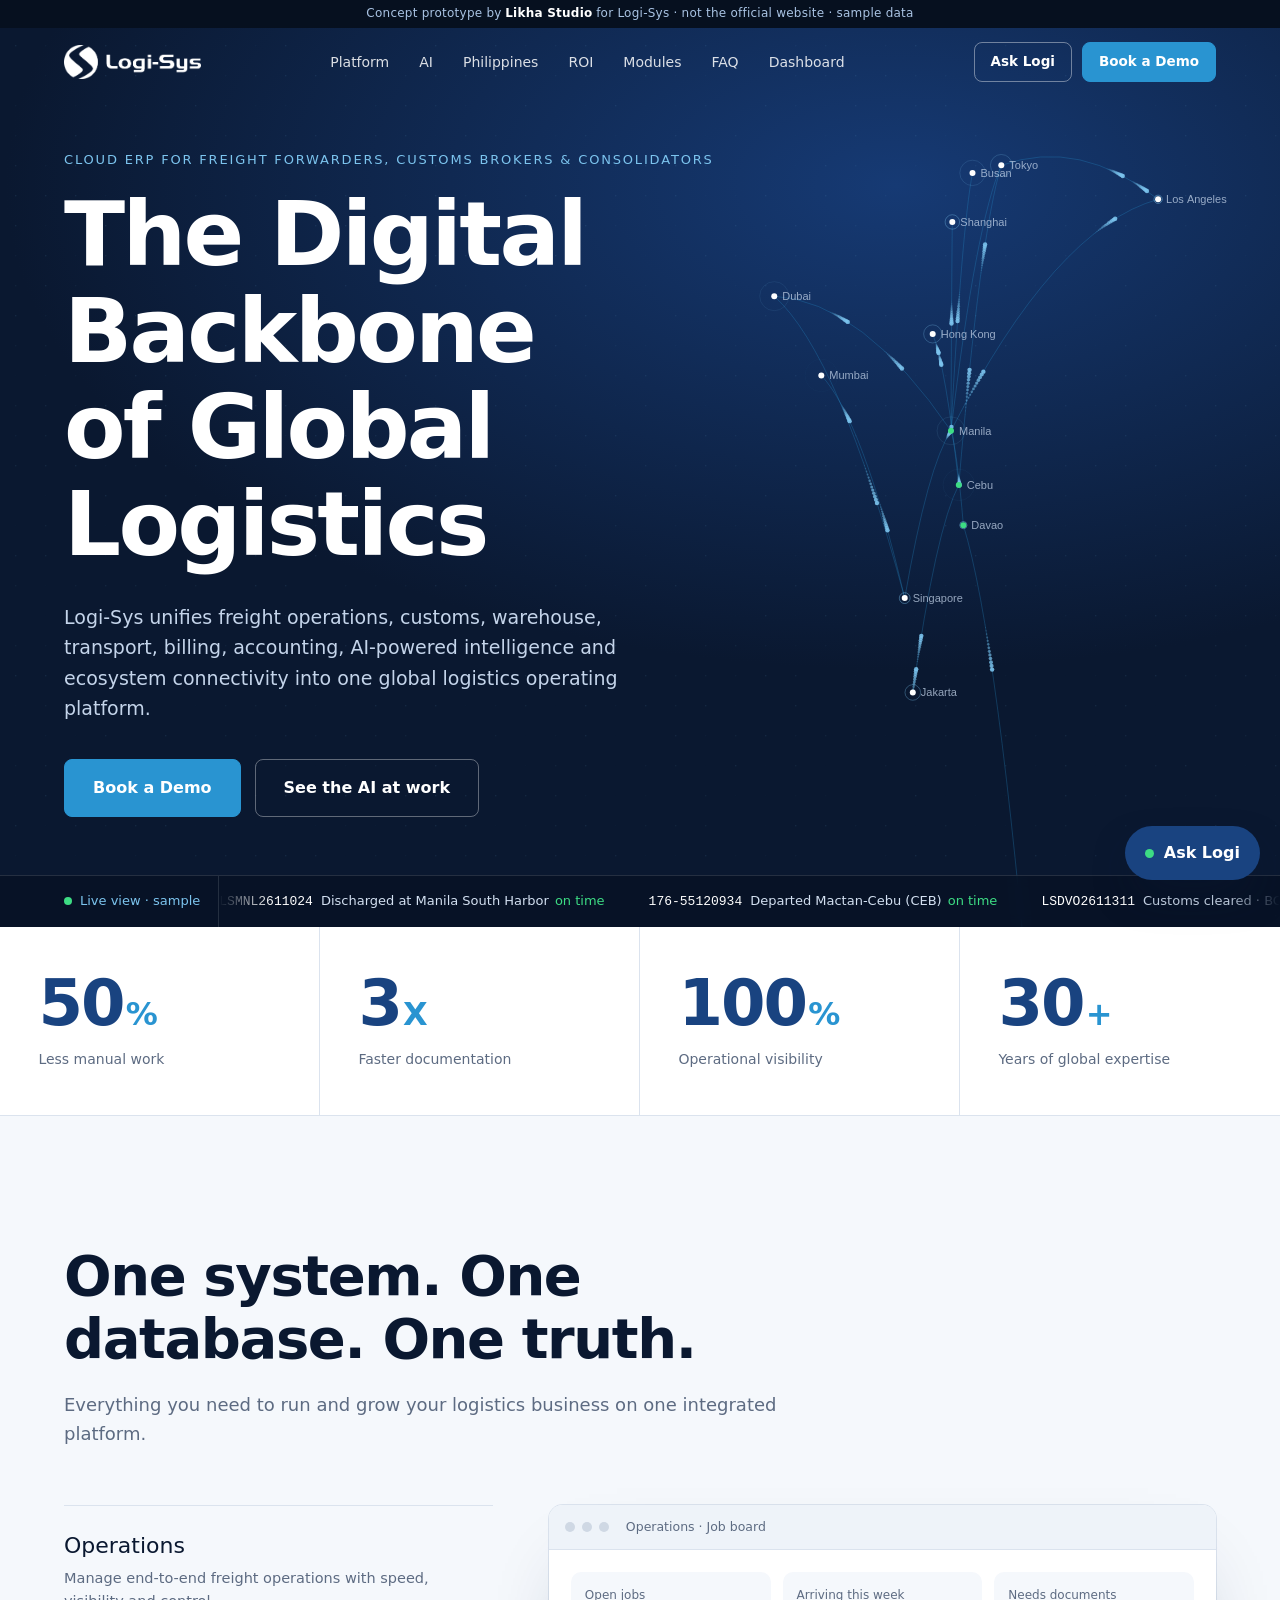
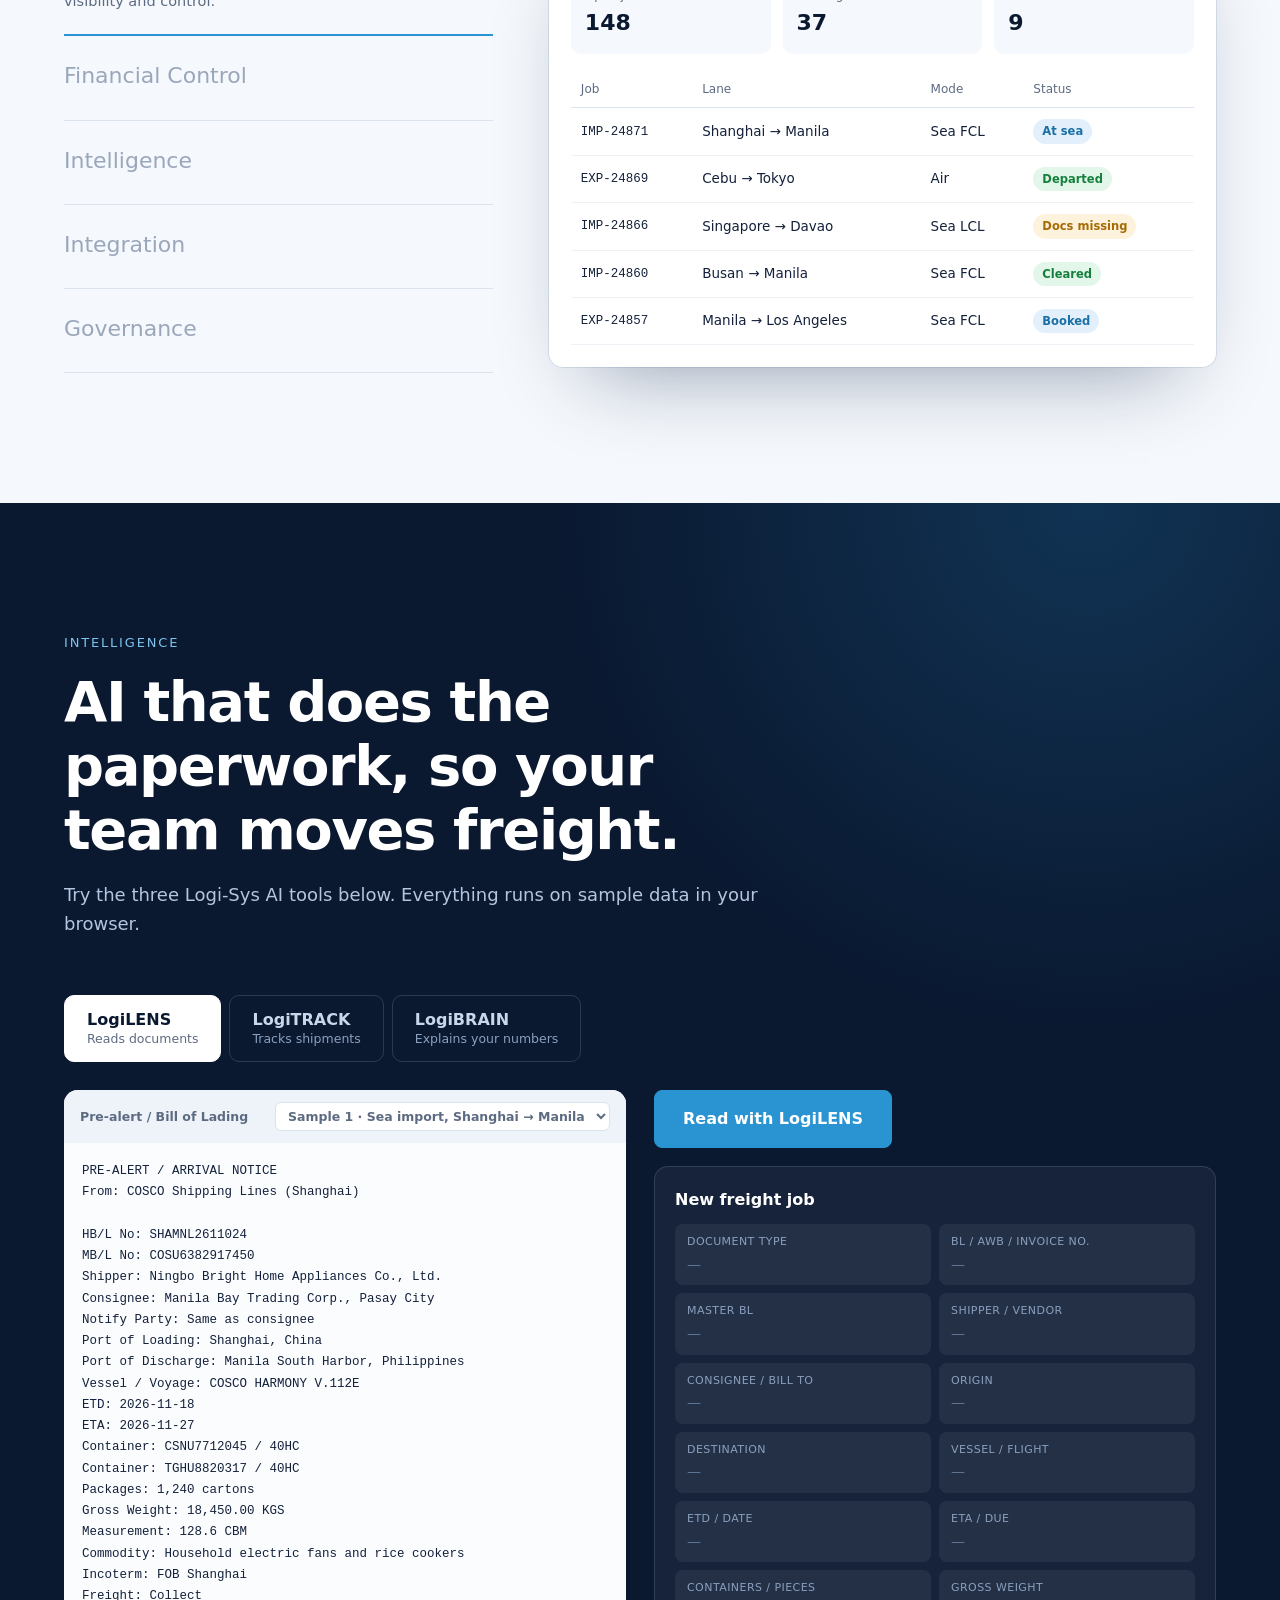
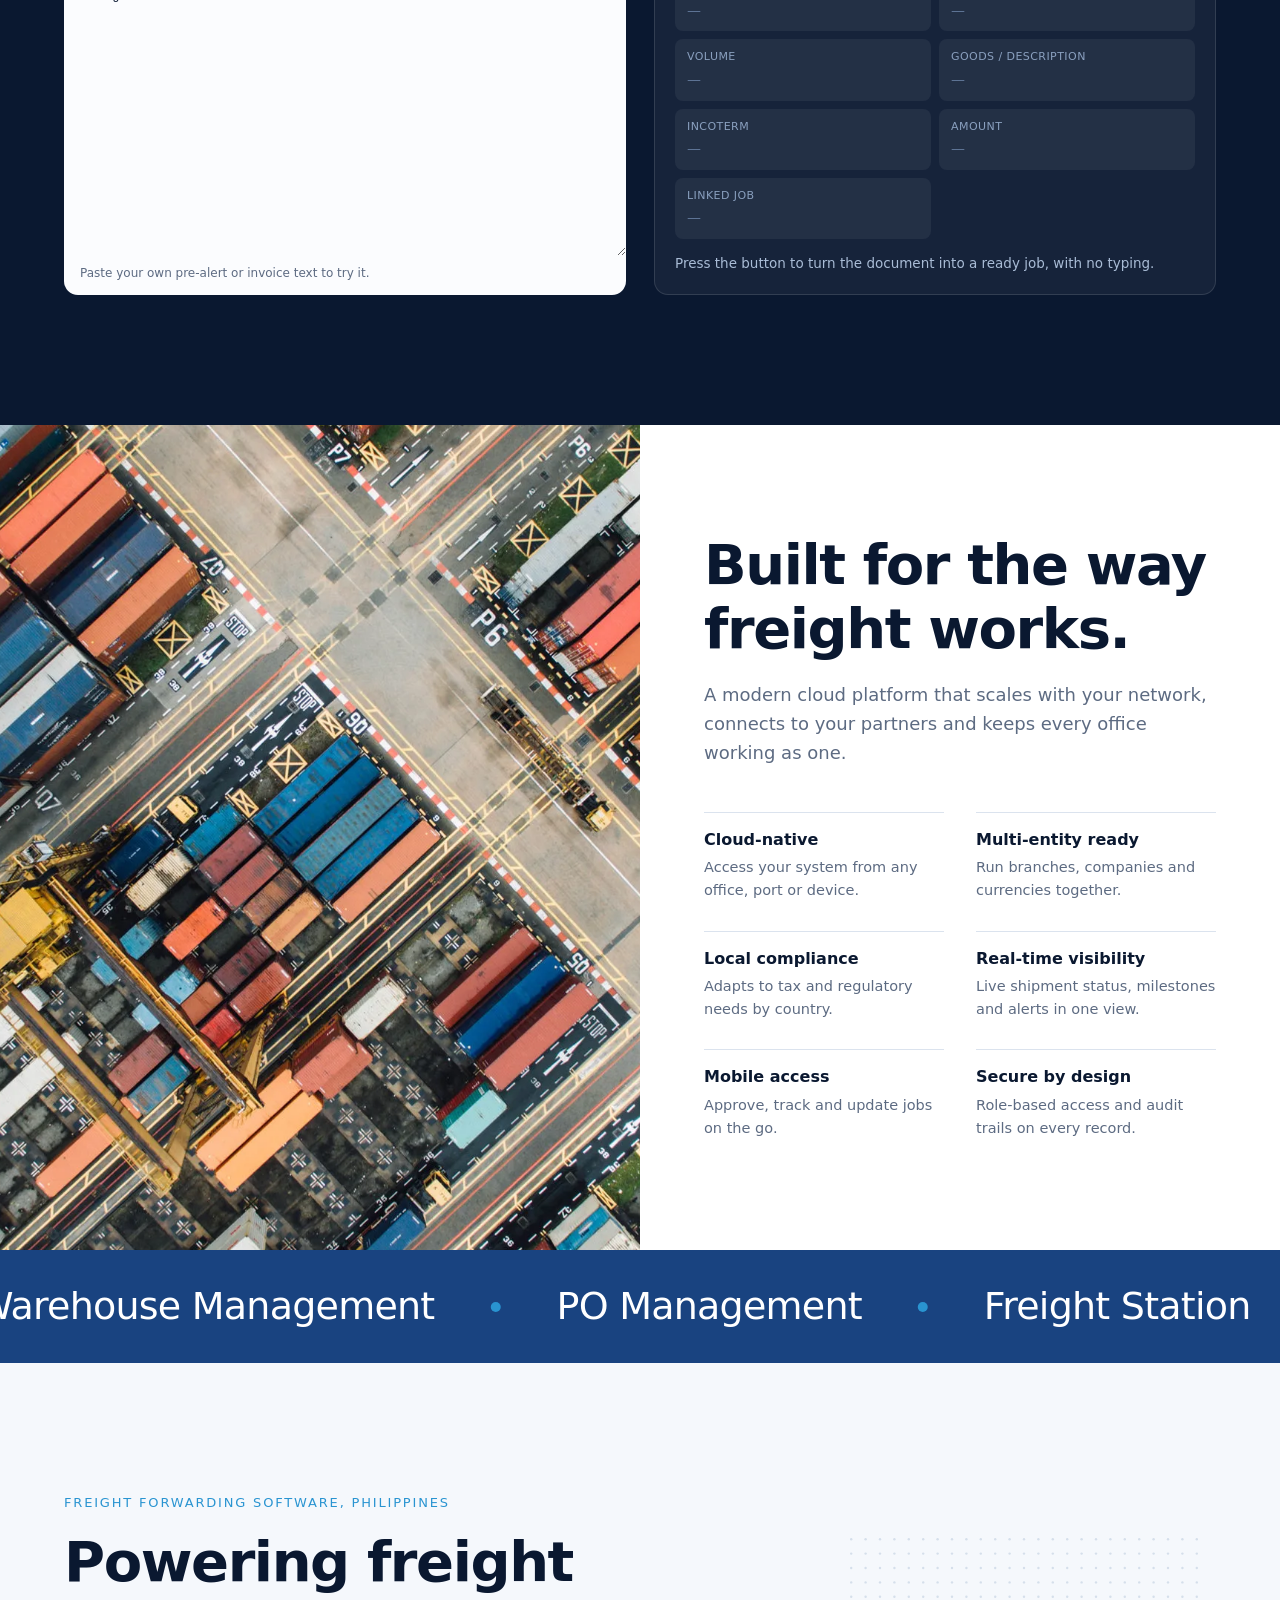
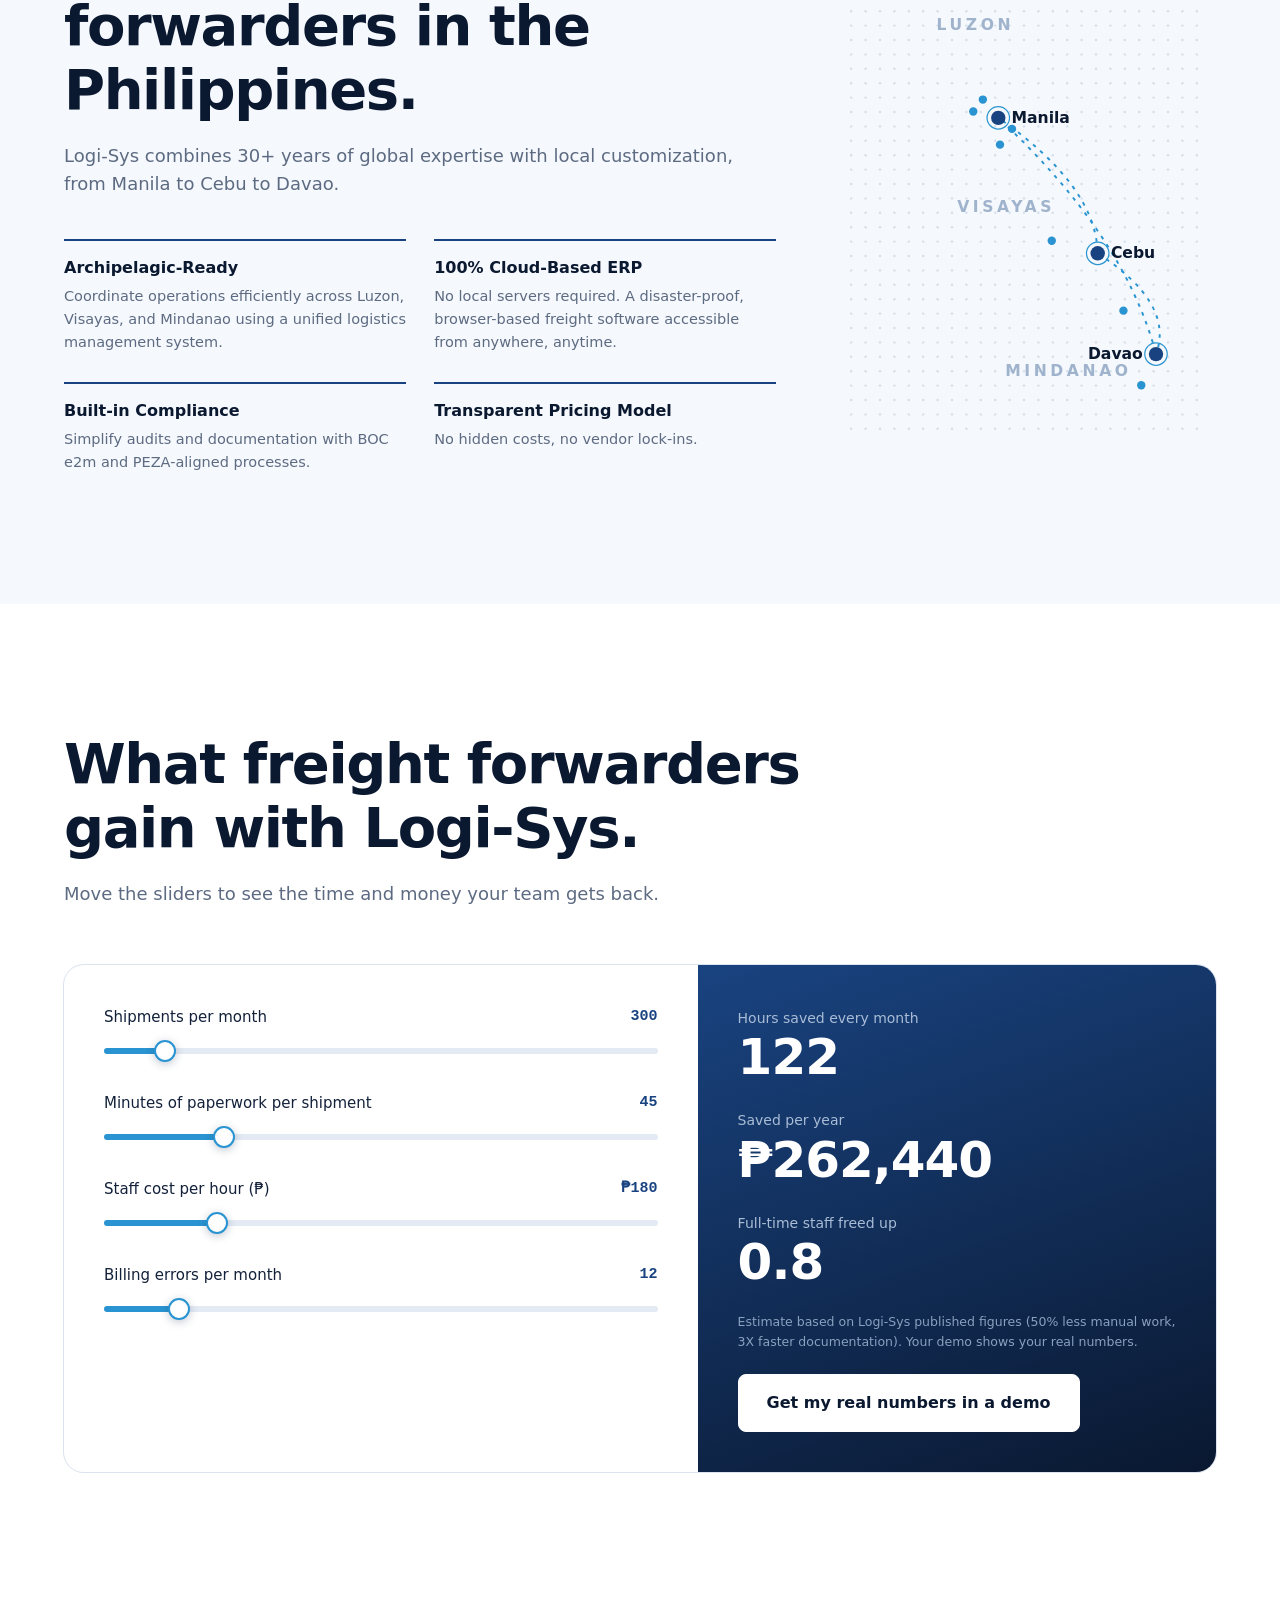
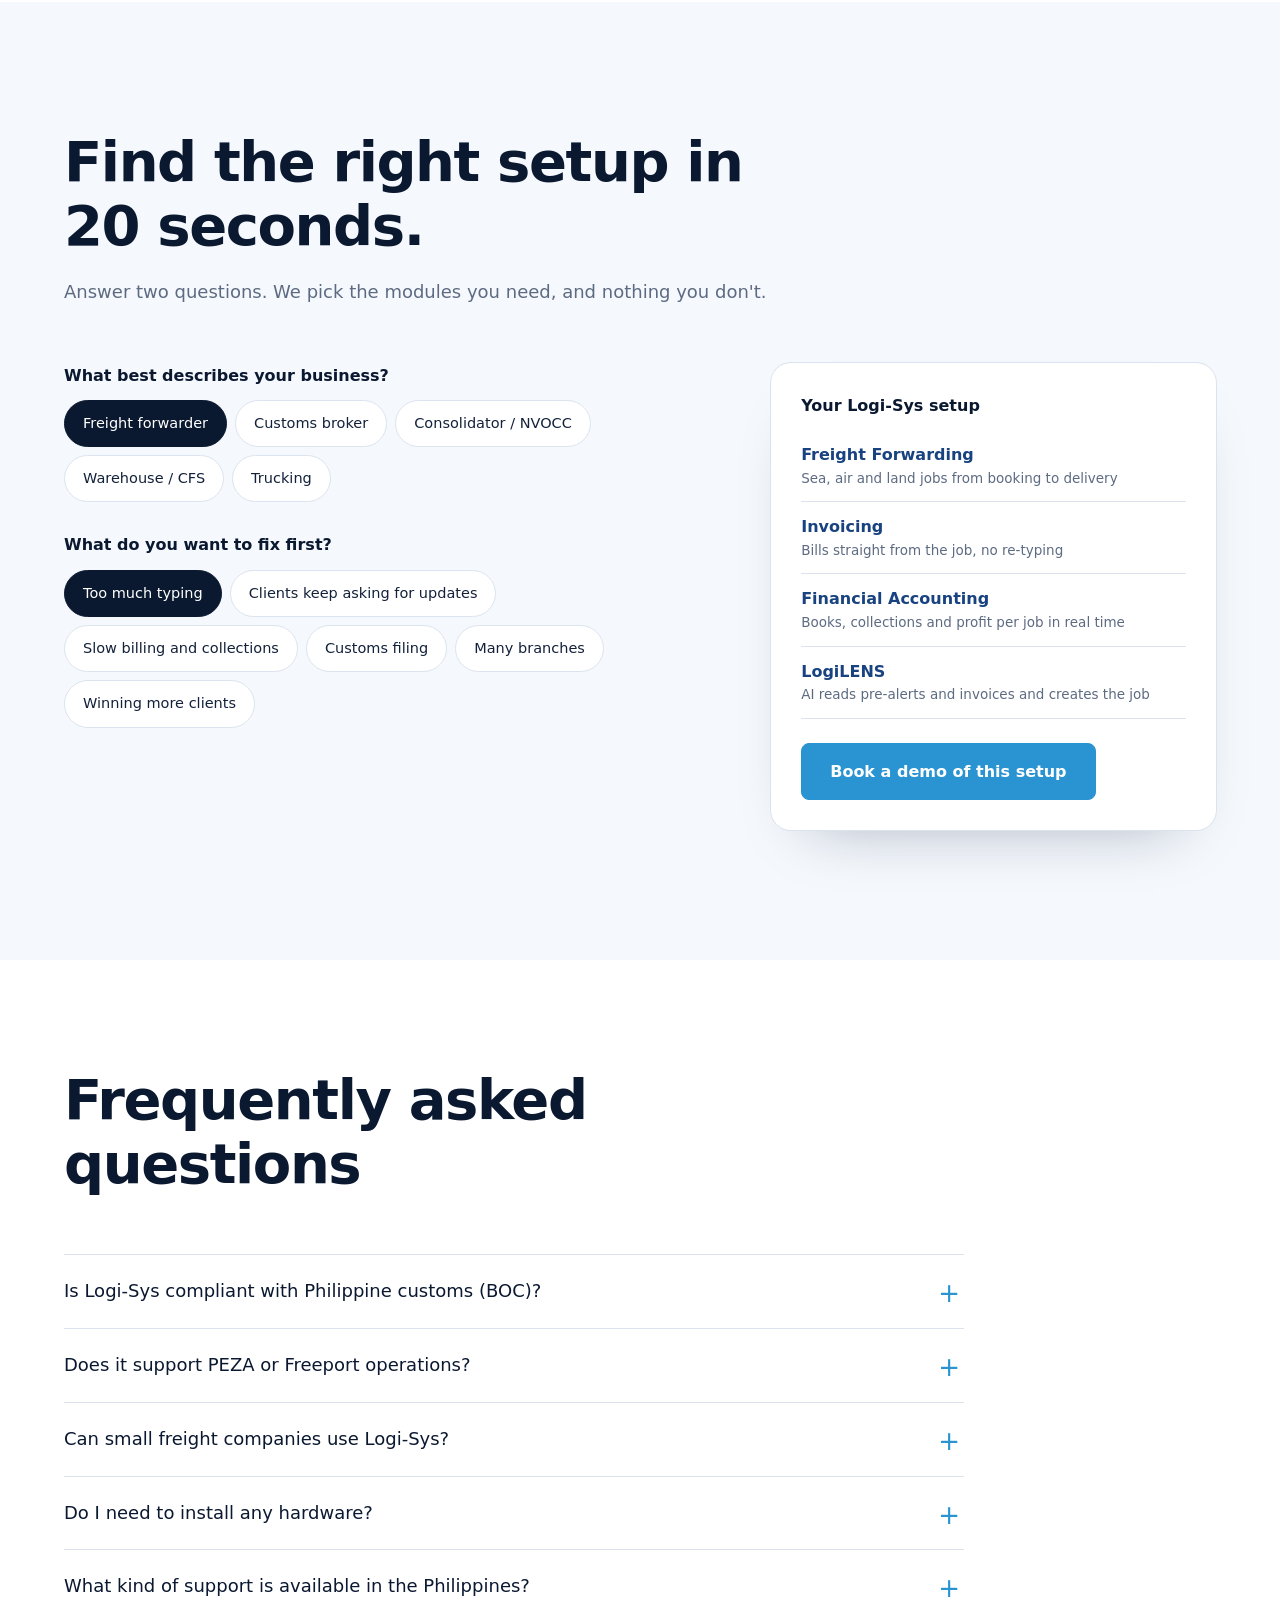
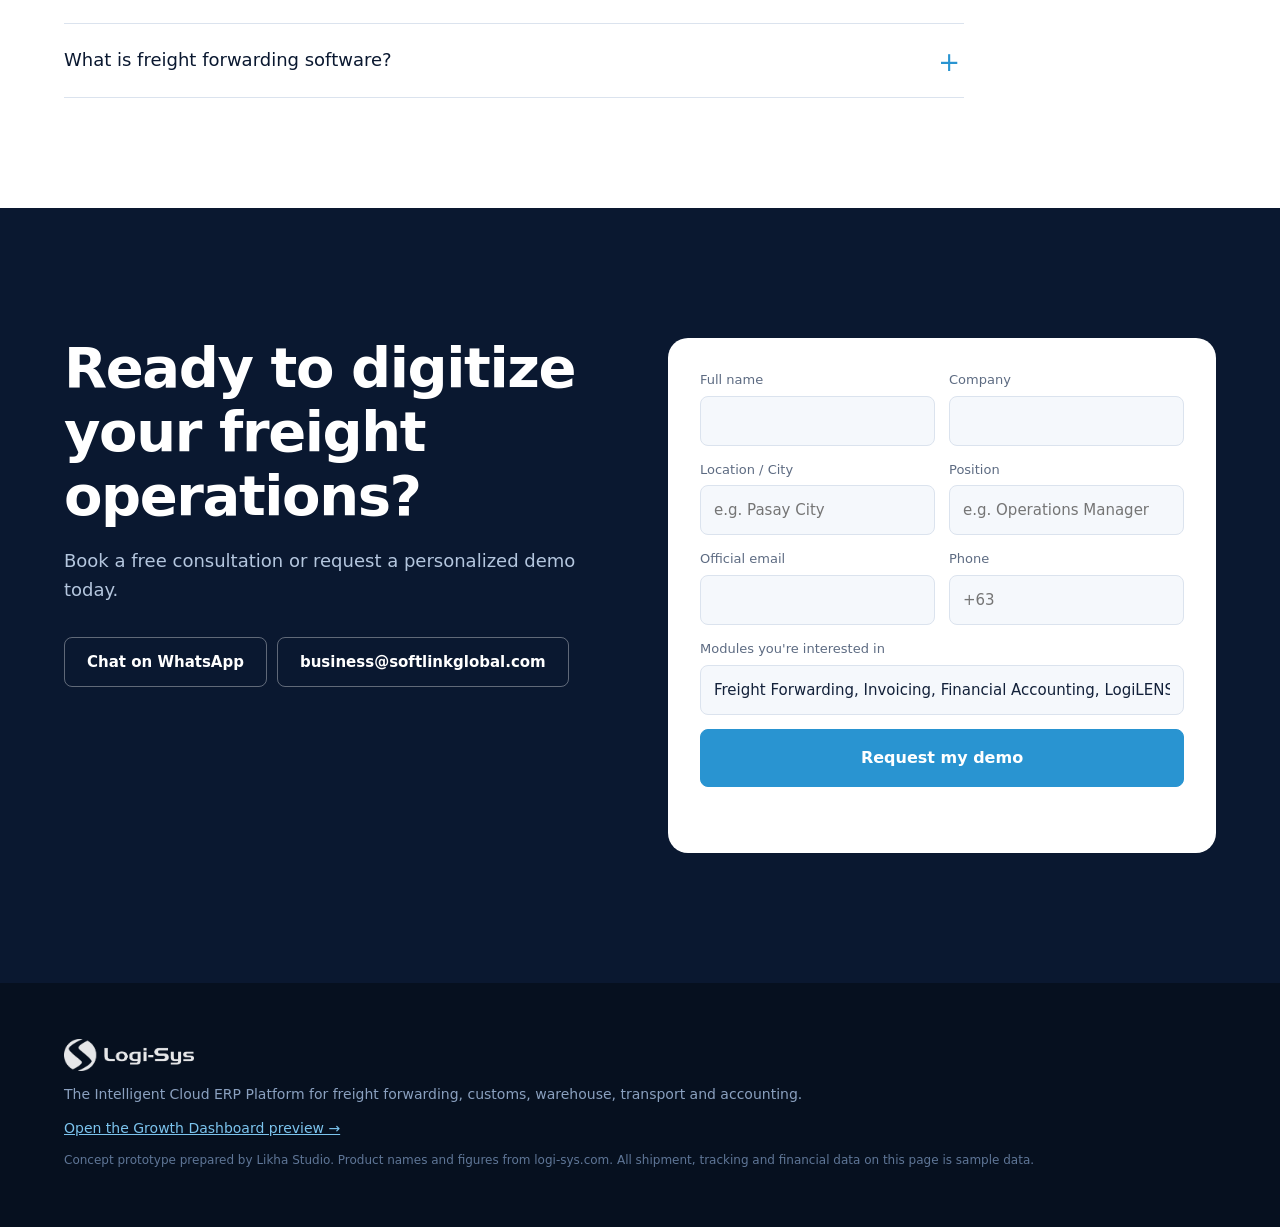
==== commit 45971157: "Add Growth Dashboard preview (Google rankings, traffic, demo requests, Ask Logi topics, AI briefing," ====
--- a/index.html
+++ b/index.html
@@ -40,6 +40,7 @@
     <a href="#gain">ROI</a>
     <a href="#finder">Modules</a>
     <a href="#faq">FAQ</a>
+    <a href="dashboard.html">Dashboard</a>
   </nav>
   <div class="nav-cta">
     <button class="btn ghost sm" data-open-chat>Ask Logi</button>
@@ -48,7 +49,7 @@
   </div>
 </header>
 <div class="mnav" id="mnav">
-  <a href="#platform">Platform</a><a href="#ai">AI tools</a><a href="#ph">Philippines</a><a href="#gain">ROI calculator</a><a href="#finder">Module finder</a><a href="#faq">FAQ</a><a href="#demo">Book a Demo</a>
+  <a href="#platform">Platform</a><a href="#ai">AI tools</a><a href="#ph">Philippines</a><a href="#gain">ROI calculator</a><a href="#finder">Module finder</a><a href="#faq">FAQ</a><a href="dashboard.html">Growth Dashboard</a><a href="#demo">Book a Demo</a>
 </div>
 
 <main id="top">
@@ -326,6 +327,7 @@
 <footer class="foot">
   <img src="assets/img/logo.png" alt="Logi-Sys" width="130" height="32">
   <p>The Intelligent Cloud ERP Platform for freight forwarding, customs, warehouse, transport and accounting.</p>
+  <p><a href="dashboard.html" style="color:#7cc4ee">Open the Growth Dashboard preview →</a></p>
   <p class="small">Concept prototype prepared by Likha Studio. Product names and figures from logi-sys.com. All shipment, tracking and financial data on this page is sample data.</p>
 </footer>
 
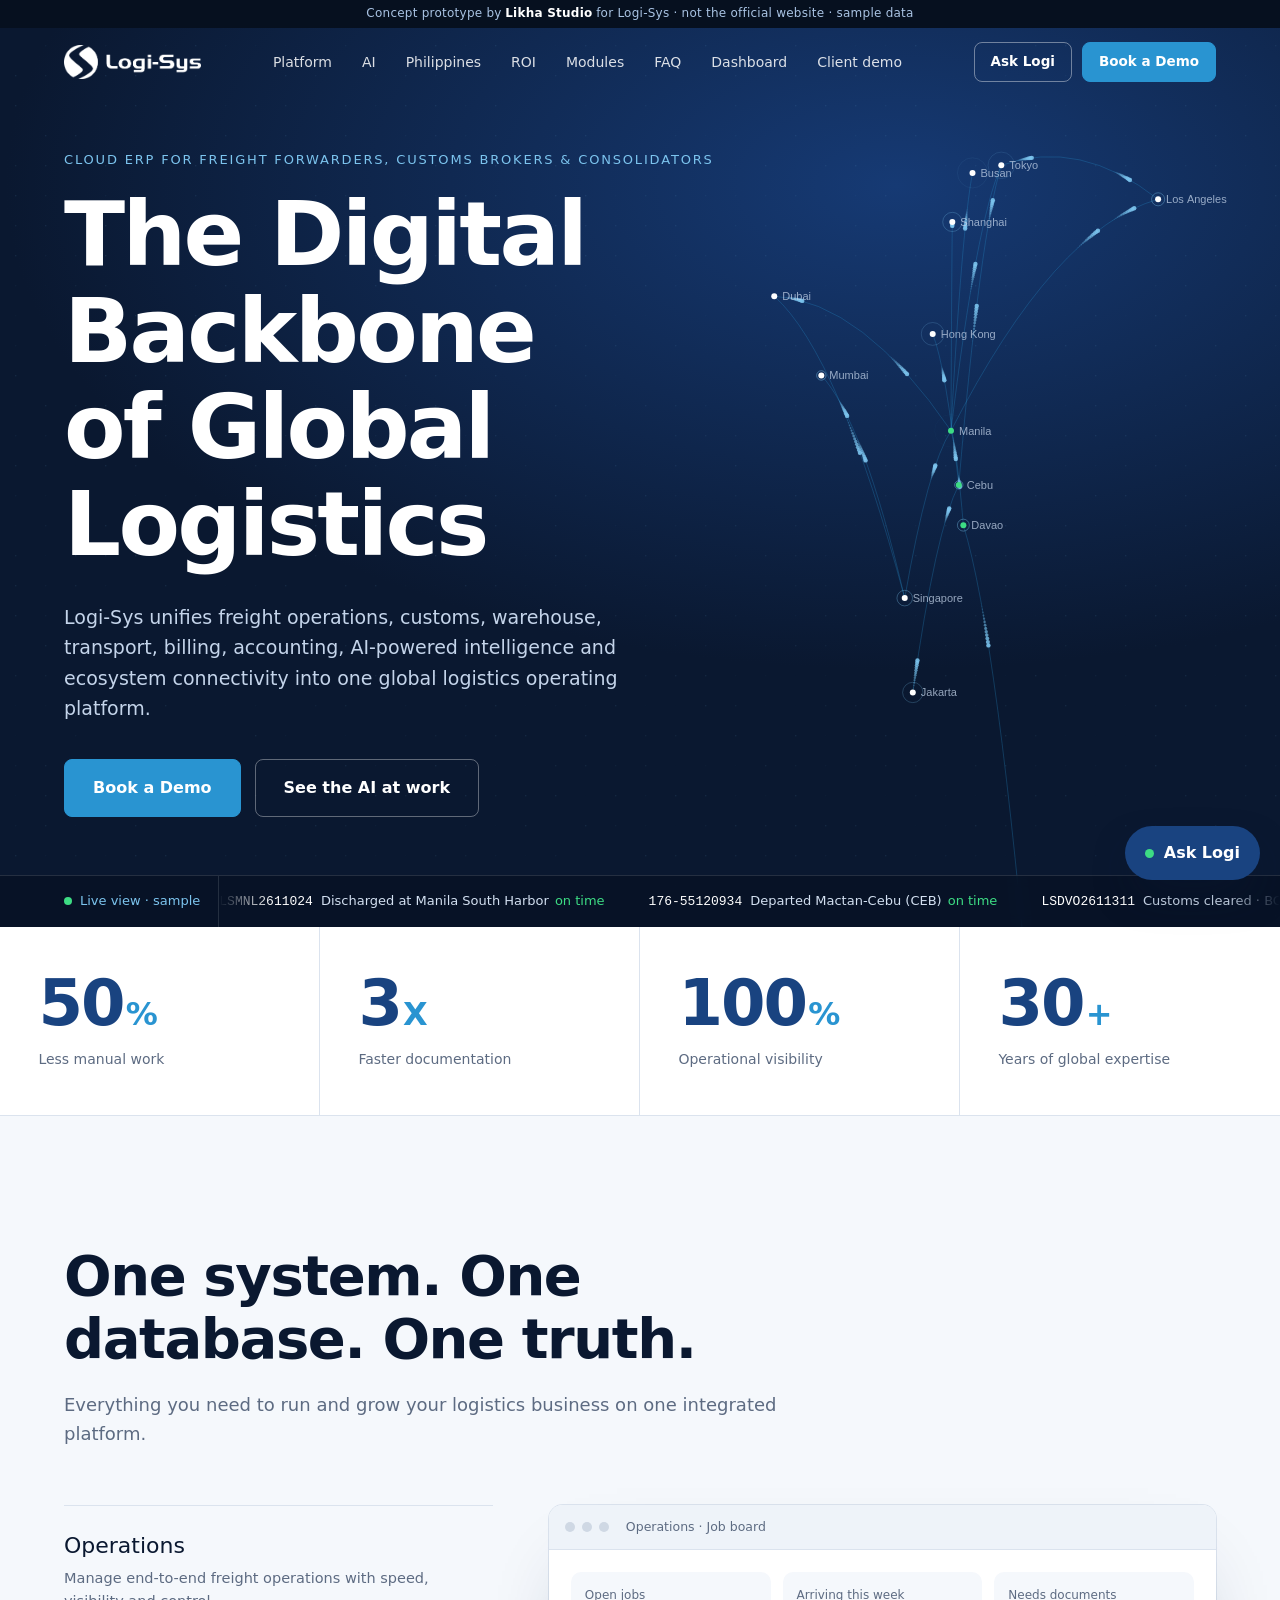
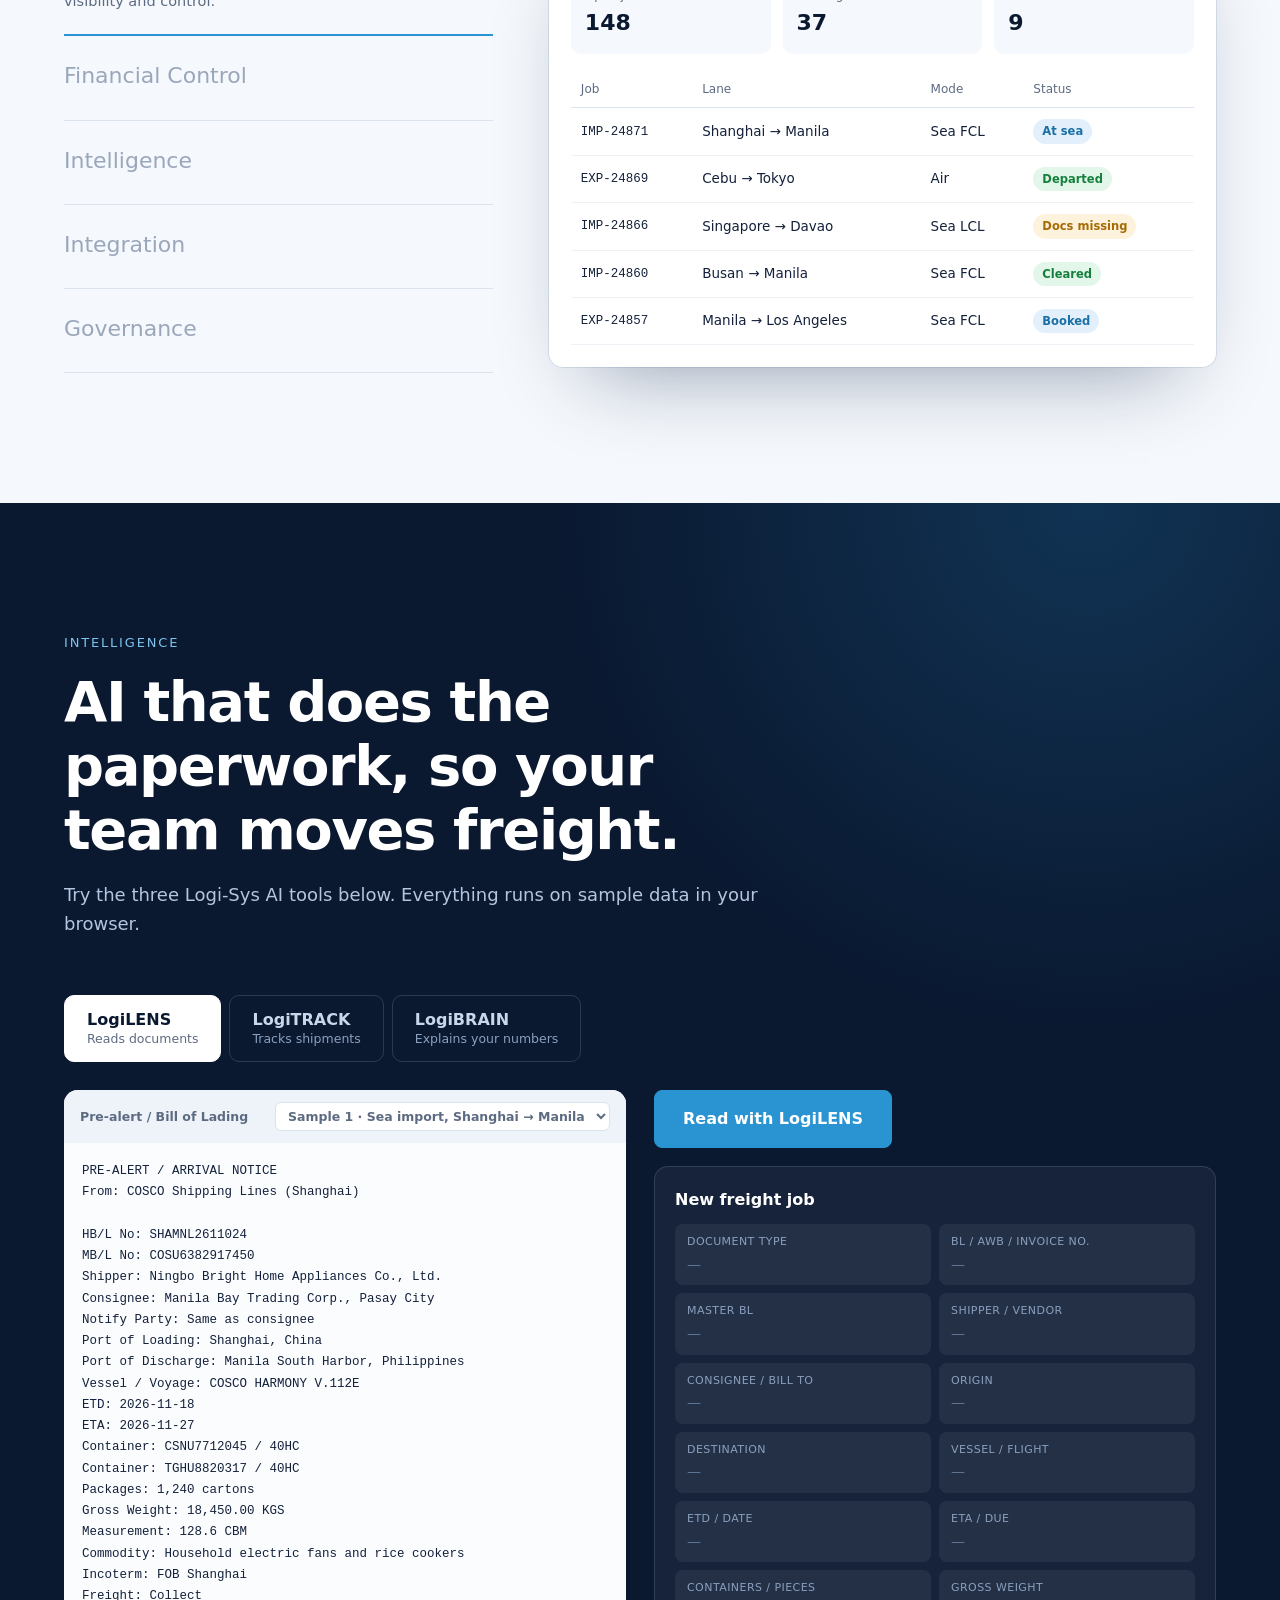
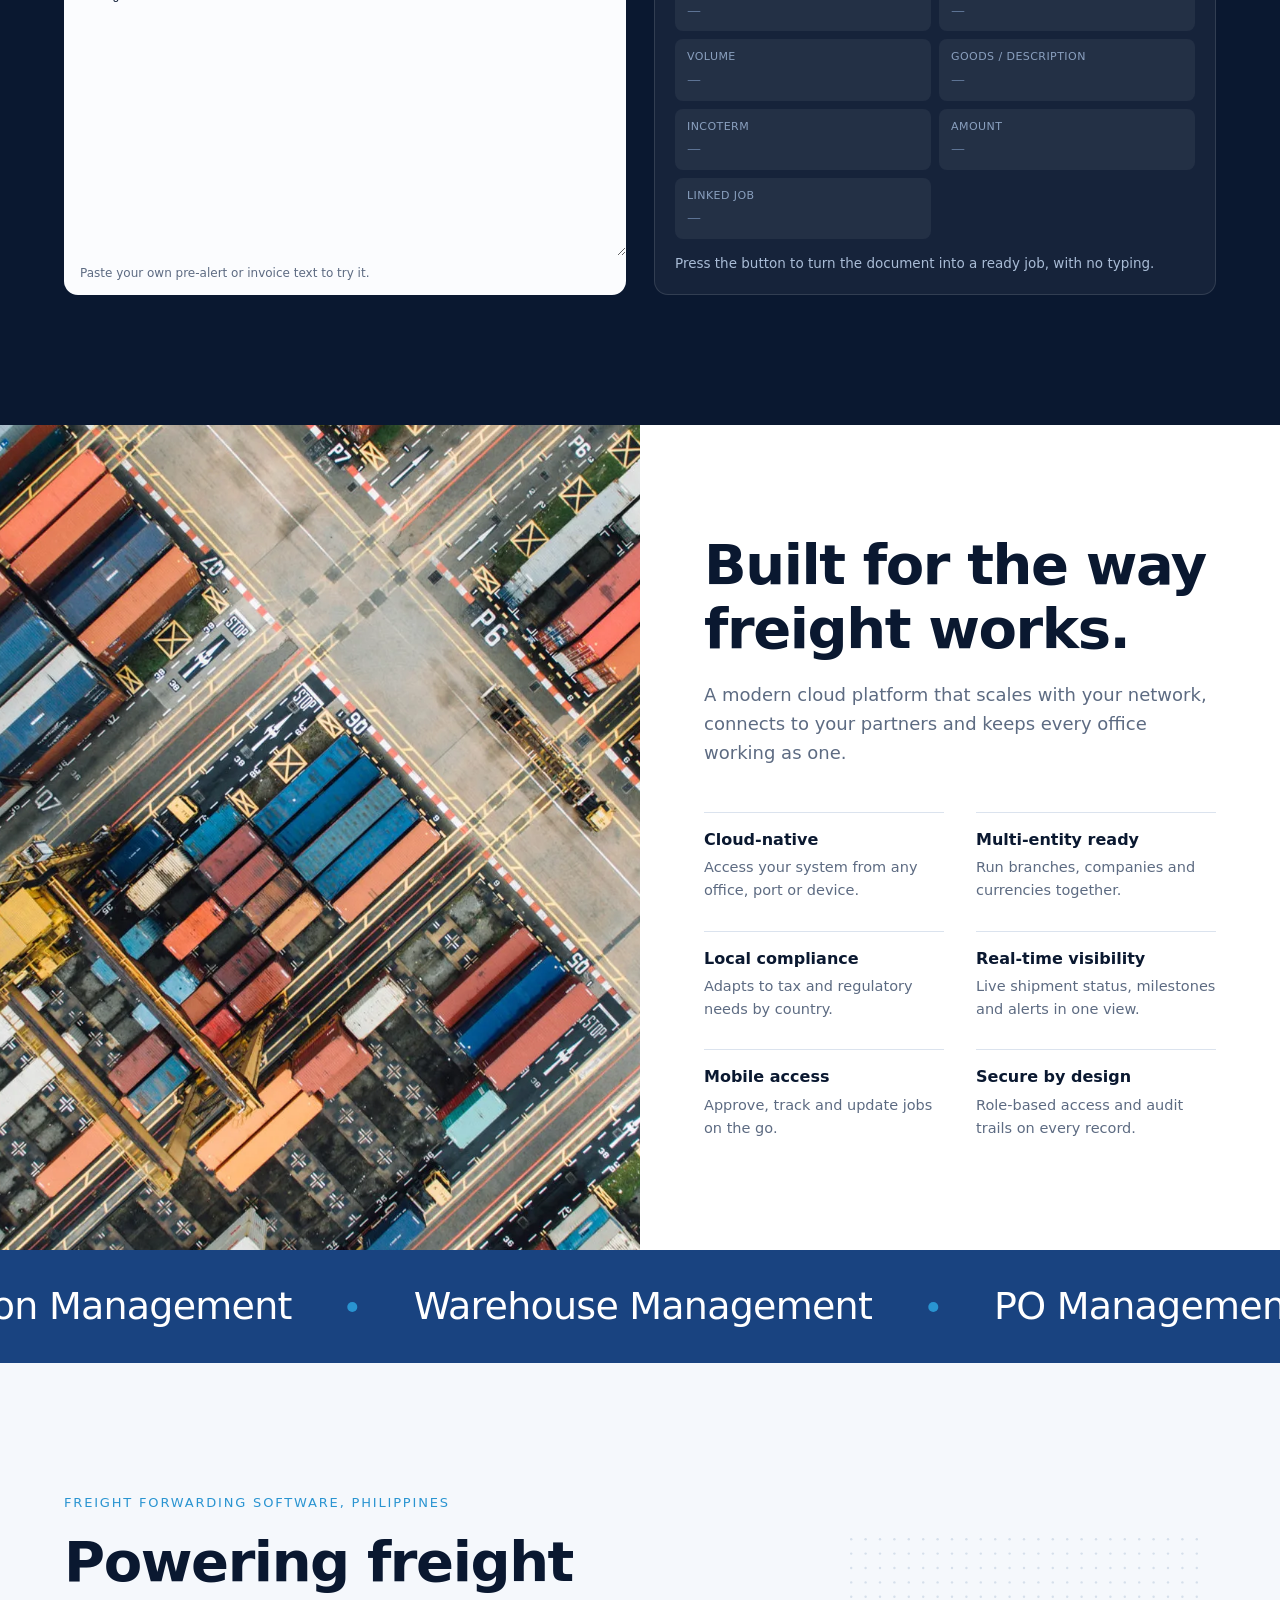
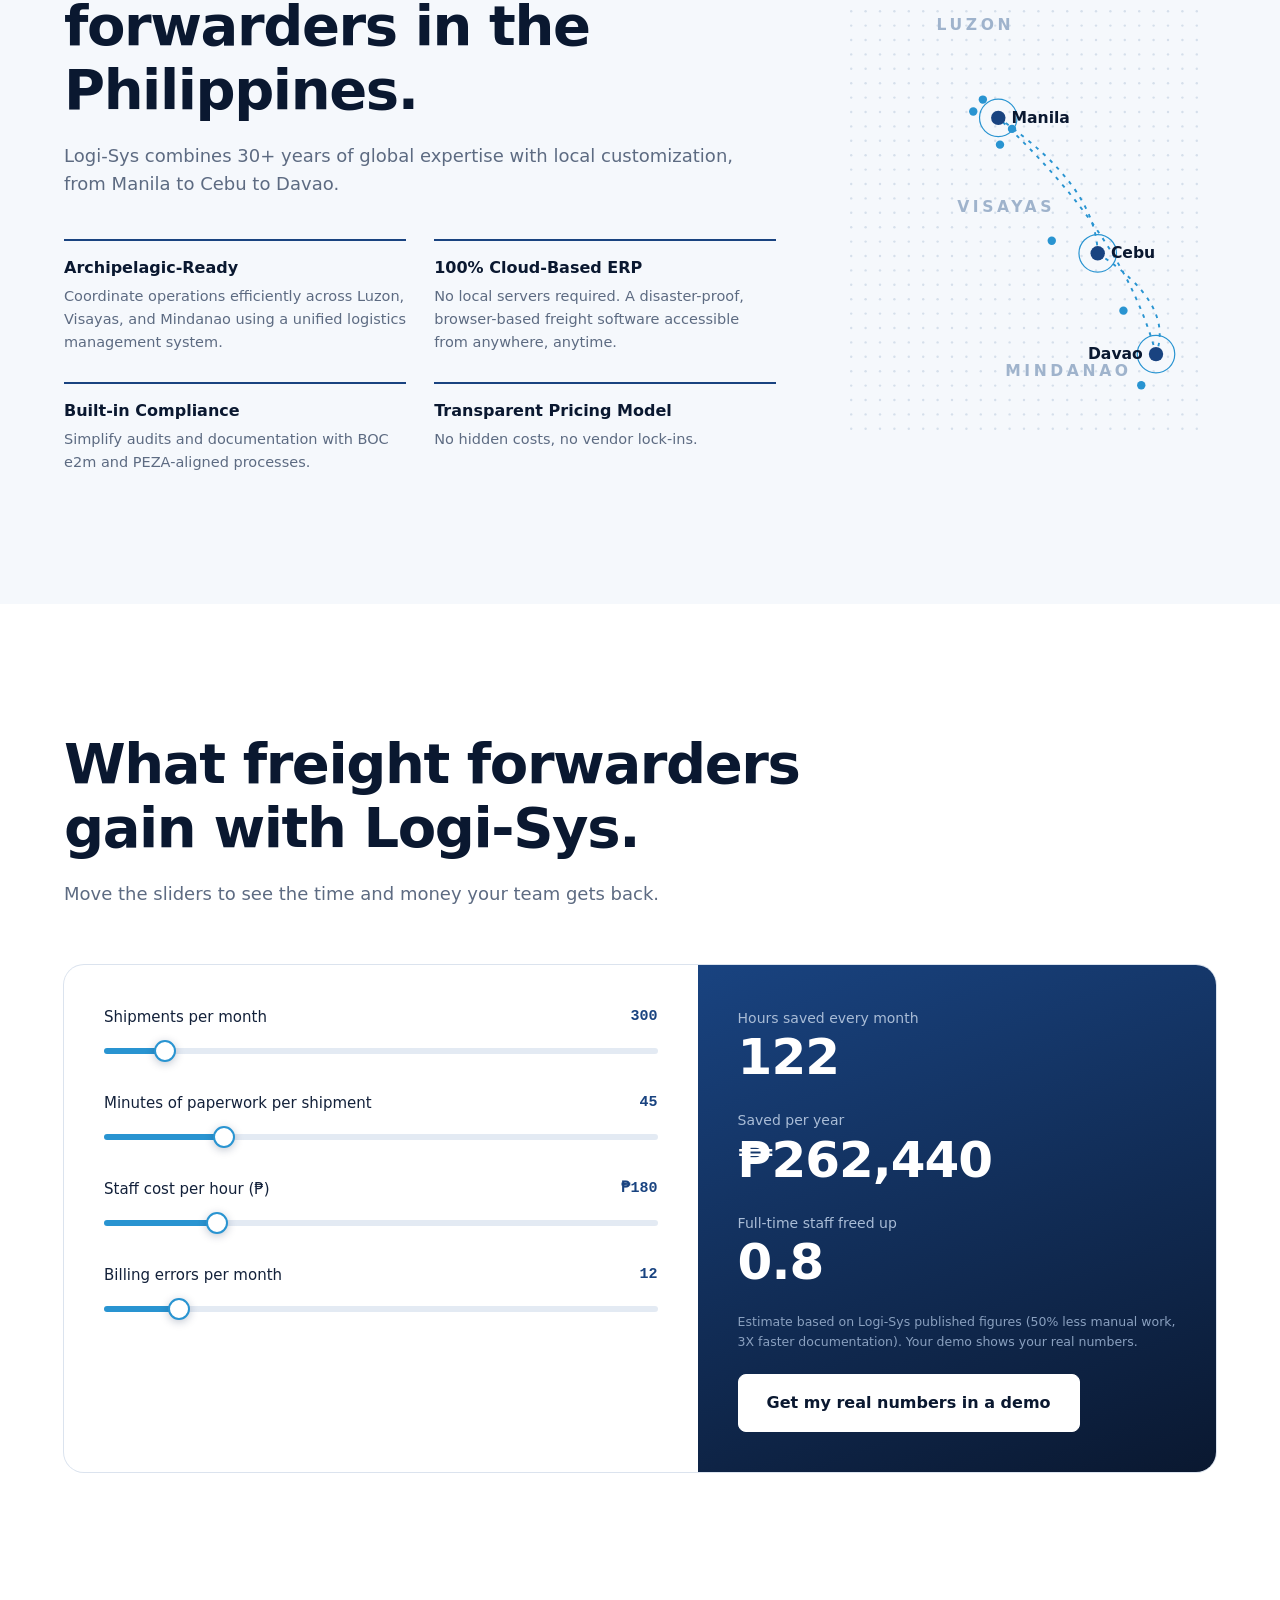
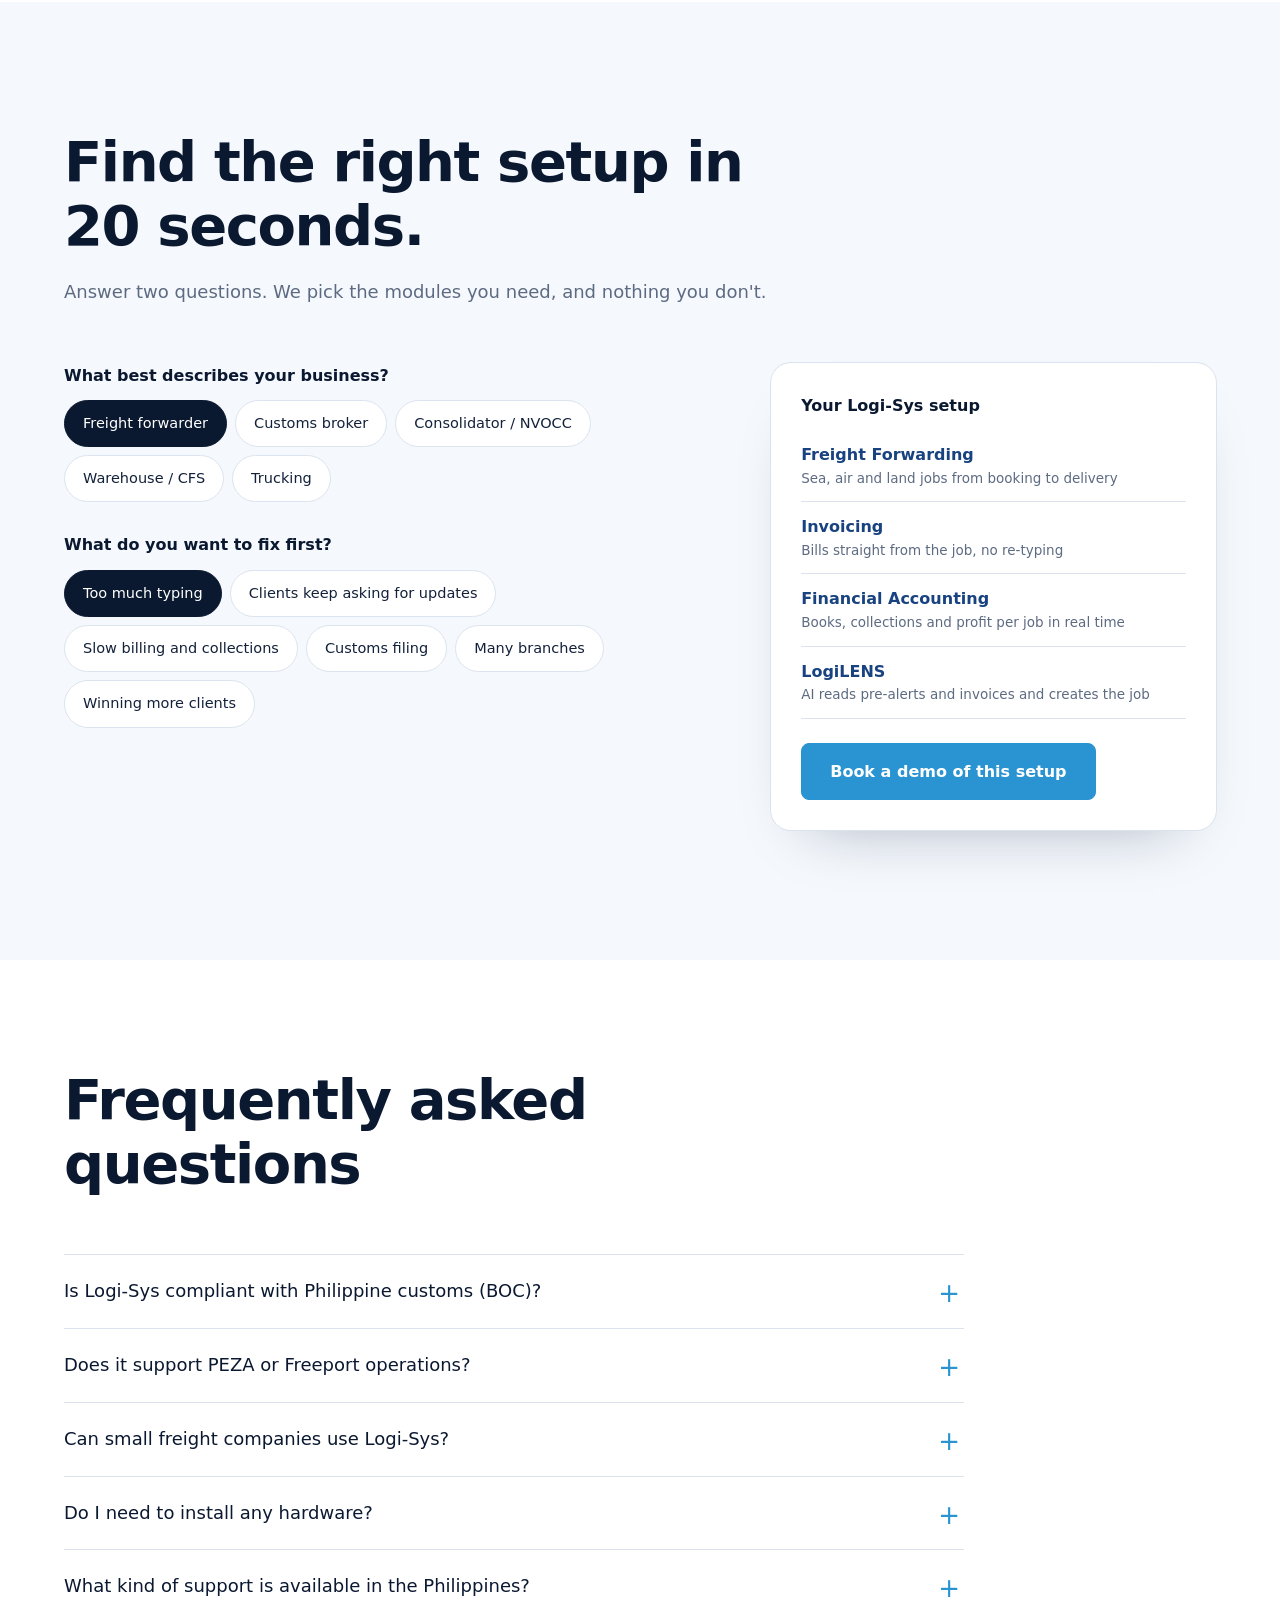
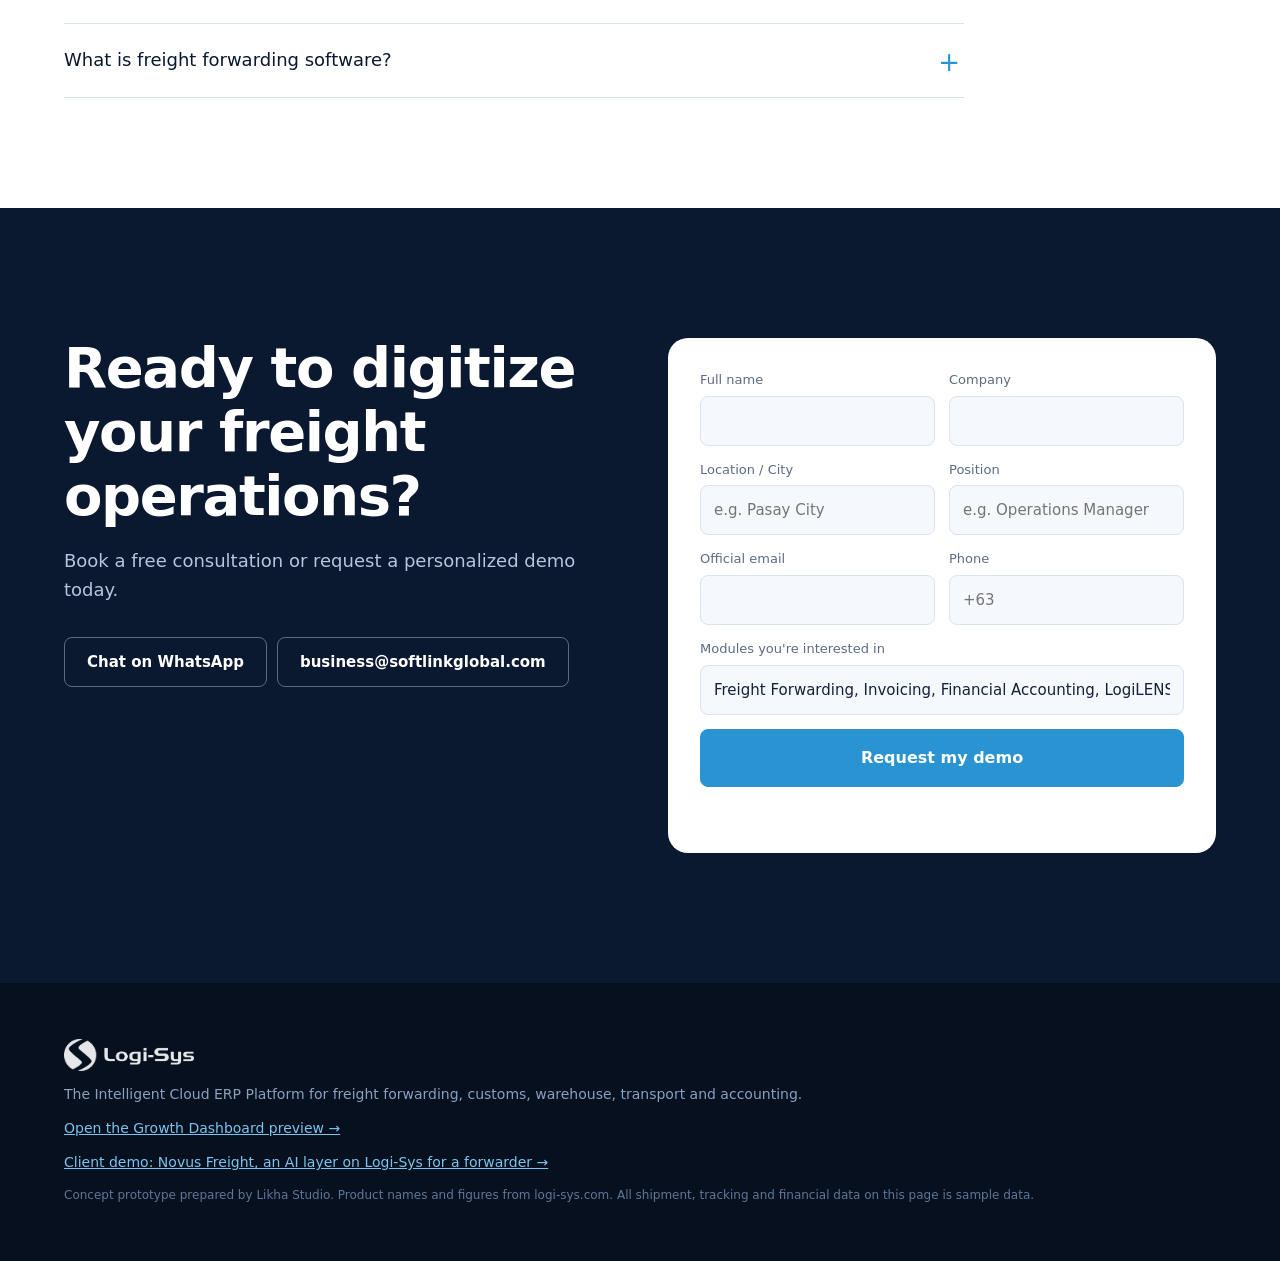
==== commit 920082e7: "Add Novus Freight client demo: Novus AI agent, tracking, quote, operations dashboard, AI visibility " ====
--- a/index.html
+++ b/index.html
@@ -15,7 +15,7 @@
 <link rel="preconnect" href="https://fonts.googleapis.com">
 <link rel="preconnect" href="https://fonts.gstatic.com" crossorigin>
 <link href="https://fonts.googleapis.com/css2?family=Poppins:wght@300;400;500;600;700&family=JetBrains+Mono:wght@400;500&display=swap" rel="stylesheet">
-<link rel="stylesheet" href="style.css?v=1">
+<link rel="stylesheet" href="style.css?v=2">
 <script type="application/ld+json">
 {"@context":"https://schema.org","@graph":[
 {"@type":"SoftwareApplication","name":"Logi-Sys","applicationCategory":"BusinessApplication","operatingSystem":"Web browser (cloud)","description":"All-in-one cloud ERP for freight forwarding, customs, warehouse, transport, billing, accounting and sales & CRM."},
@@ -41,6 +41,7 @@
     <a href="#finder">Modules</a>
     <a href="#faq">FAQ</a>
     <a href="dashboard.html">Dashboard</a>
+    <a href="novus/index.html" title="Client demo: Novus Freight">Client demo</a>
   </nav>
   <div class="nav-cta">
     <button class="btn ghost sm" data-open-chat>Ask Logi</button>
@@ -49,7 +50,7 @@
   </div>
 </header>
 <div class="mnav" id="mnav">
-  <a href="#platform">Platform</a><a href="#ai">AI tools</a><a href="#ph">Philippines</a><a href="#gain">ROI calculator</a><a href="#finder">Module finder</a><a href="#faq">FAQ</a><a href="dashboard.html">Growth Dashboard</a><a href="#demo">Book a Demo</a>
+  <a href="#platform">Platform</a><a href="#ai">AI tools</a><a href="#ph">Philippines</a><a href="#gain">ROI calculator</a><a href="#finder">Module finder</a><a href="#faq">FAQ</a><a href="dashboard.html">Growth Dashboard</a><a href="novus/index.html">Client demo: Novus Freight</a><a href="#demo">Book a Demo</a>
 </div>
 
 <main id="top">
@@ -328,6 +329,7 @@
   <img src="assets/img/logo.png" alt="Logi-Sys" width="130" height="32">
   <p>The Intelligent Cloud ERP Platform for freight forwarding, customs, warehouse, transport and accounting.</p>
   <p><a href="dashboard.html" style="color:#7cc4ee">Open the Growth Dashboard preview →</a></p>
+  <p><a href="novus/index.html" style="color:#7cc4ee">Client demo: Novus Freight, an AI layer on Logi-Sys for a forwarder →</a></p>
   <p class="small">Concept prototype prepared by Likha Studio. Product names and figures from logi-sys.com. All shipment, tracking and financial data on this page is sample data.</p>
 </footer>
 
--- a/style.css
+++ b/style.css
@@ -24,7 +24,9 @@
 .brand img{height:34px;width:auto;transition:filter .3s}
 .nav:not(.solid) .brand img{filter:brightness(0) invert(1)}
 .links{display:flex;gap:30px;font-size:14px;font-weight:500}
-.links a{text-decoration:none;color:#fff;opacity:.85;transition:opacity .2s}
+.links a{text-decoration:none;color:#fff;opacity:.85;transition:opacity .2s;white-space:nowrap}
+.brand{flex:none}
+@media (max-width:1240px){.links{gap:18px}}
 .links a:hover{opacity:1}
 .nav.solid .links a{color:var(--text)}
 .nav-cta{display:flex;gap:10px;align-items:center}
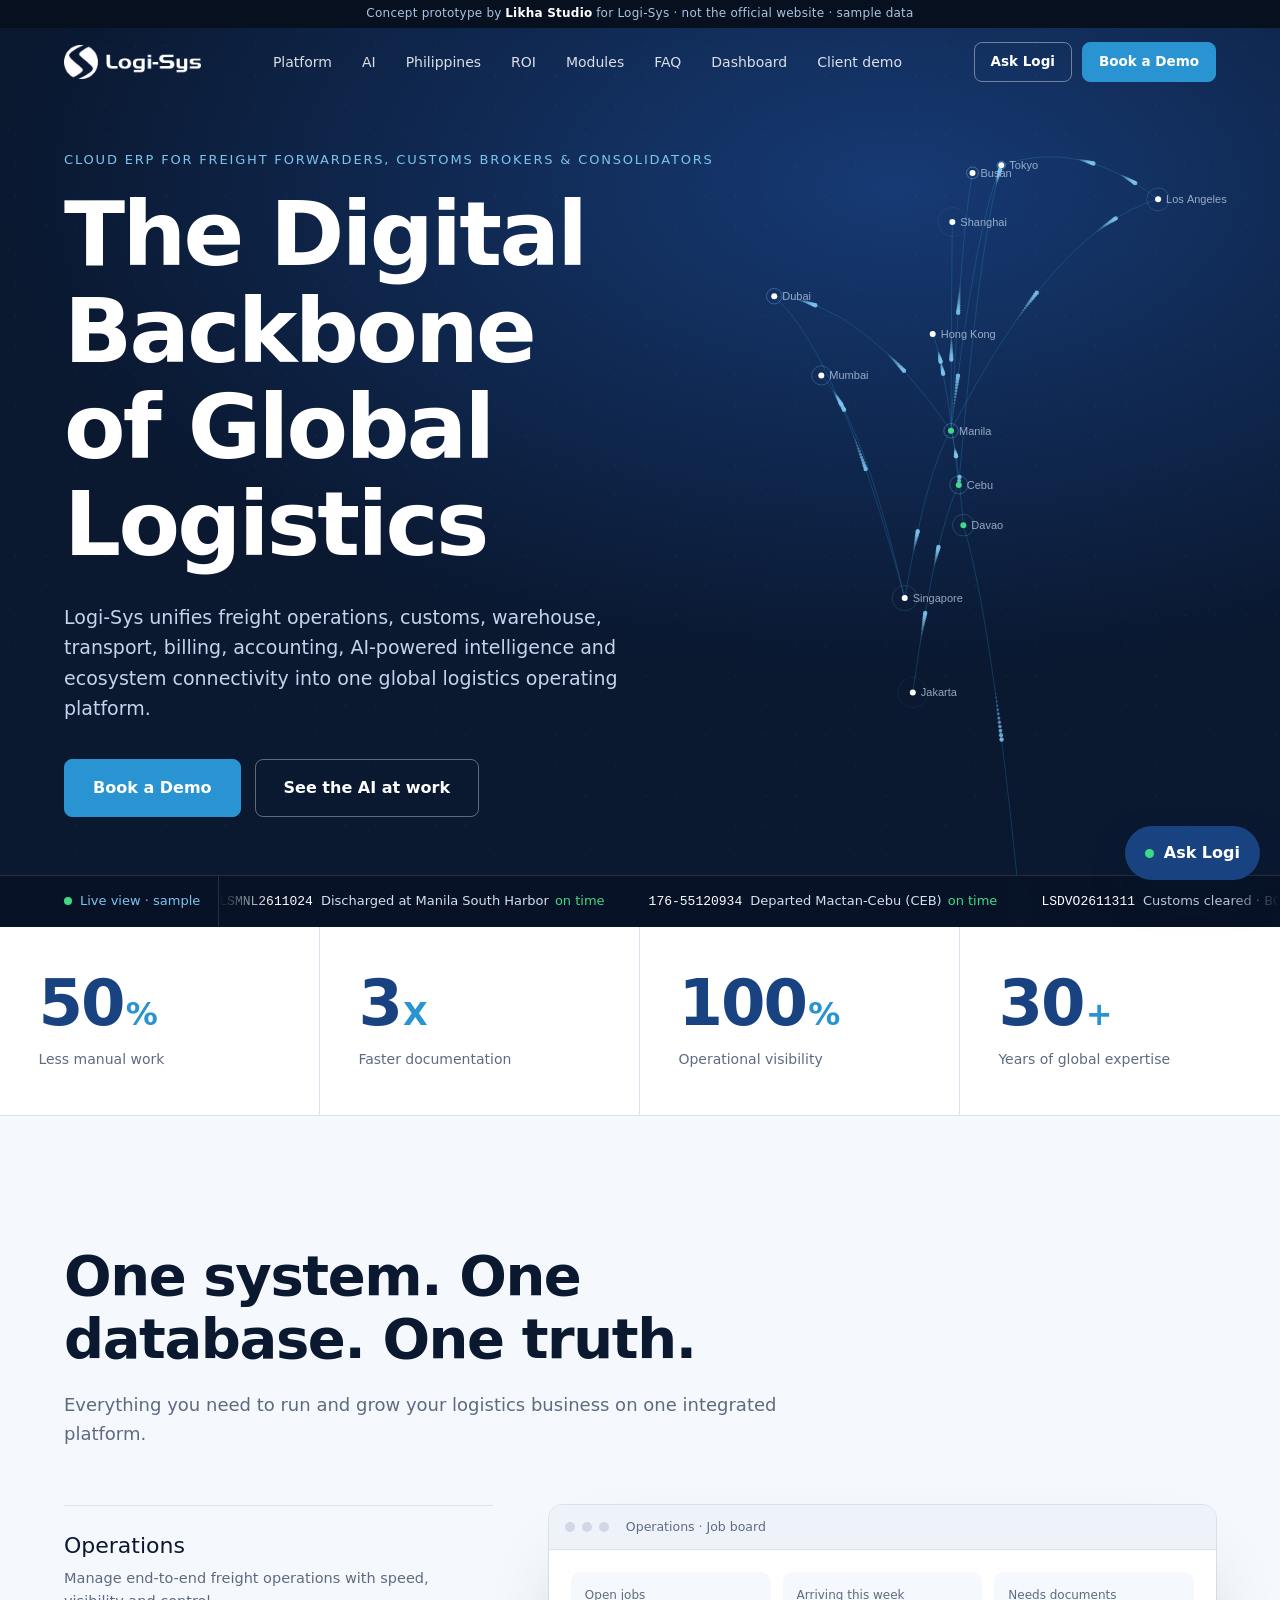
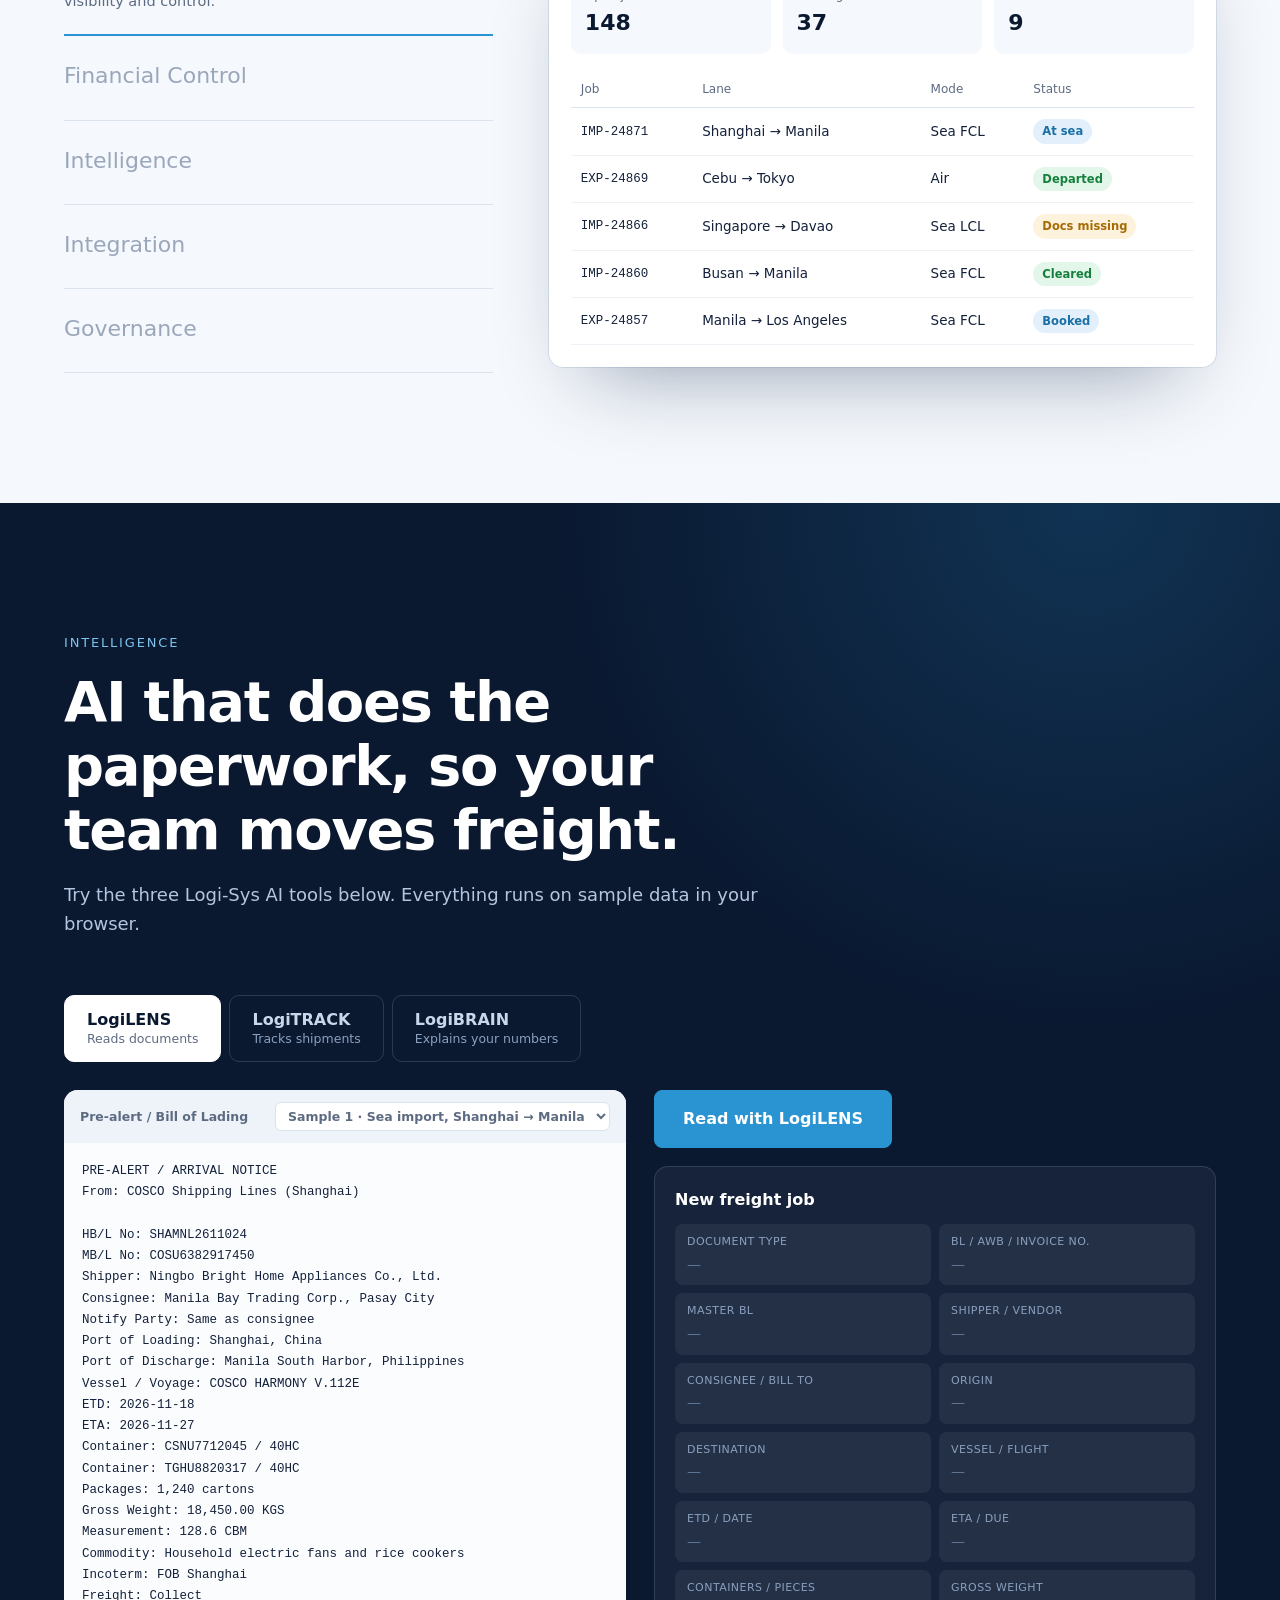
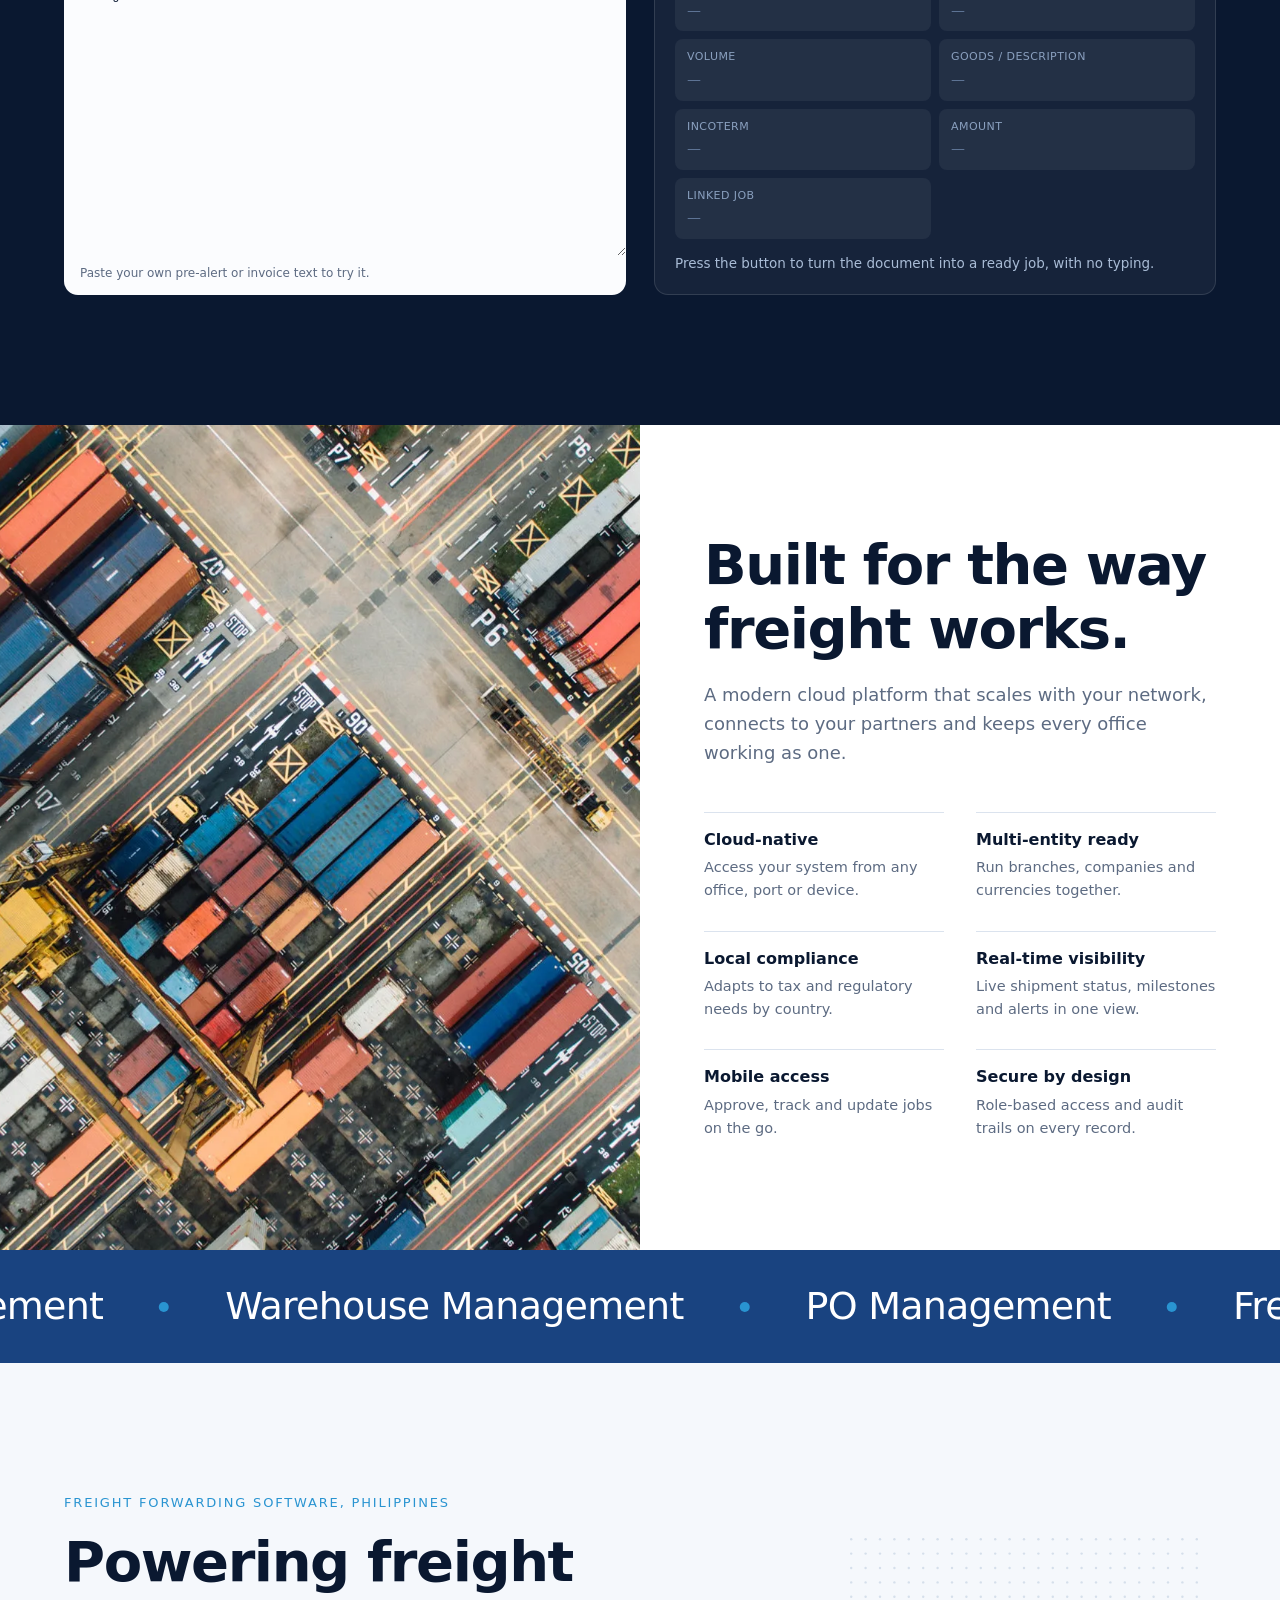
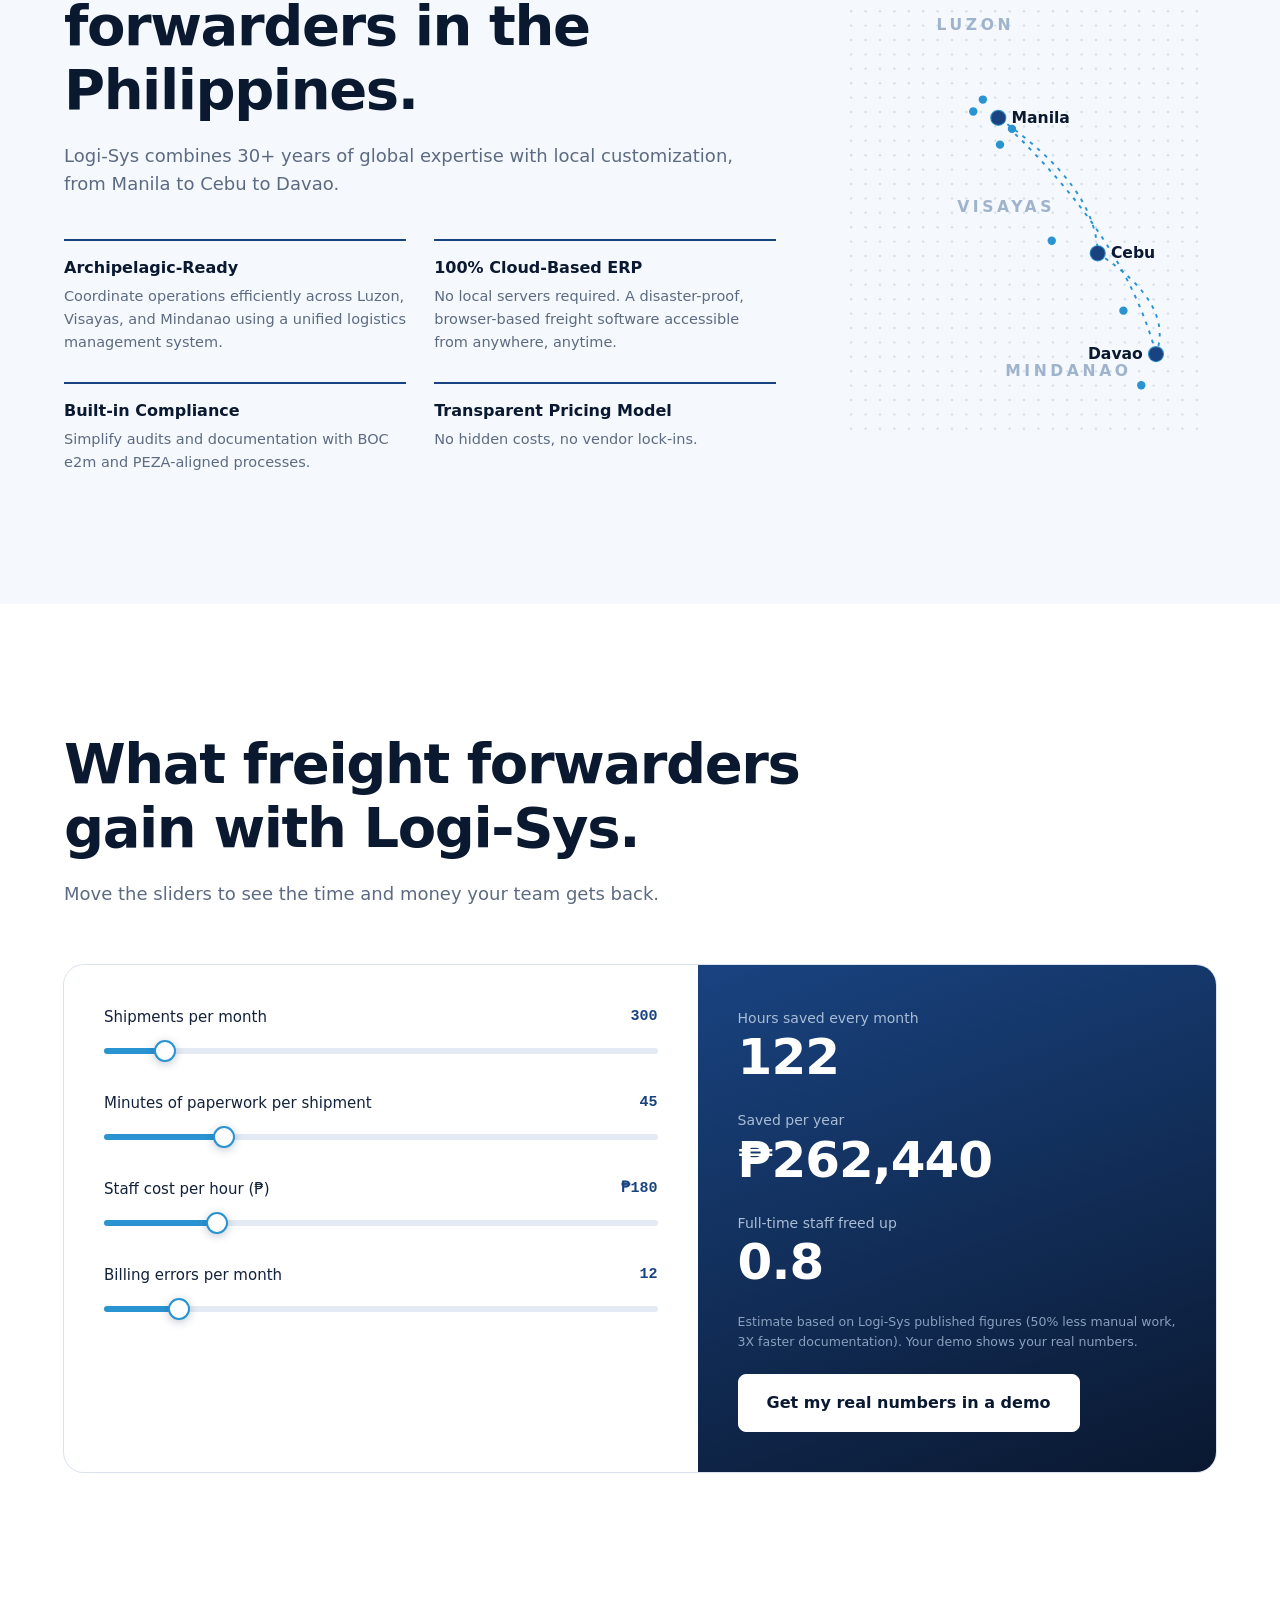
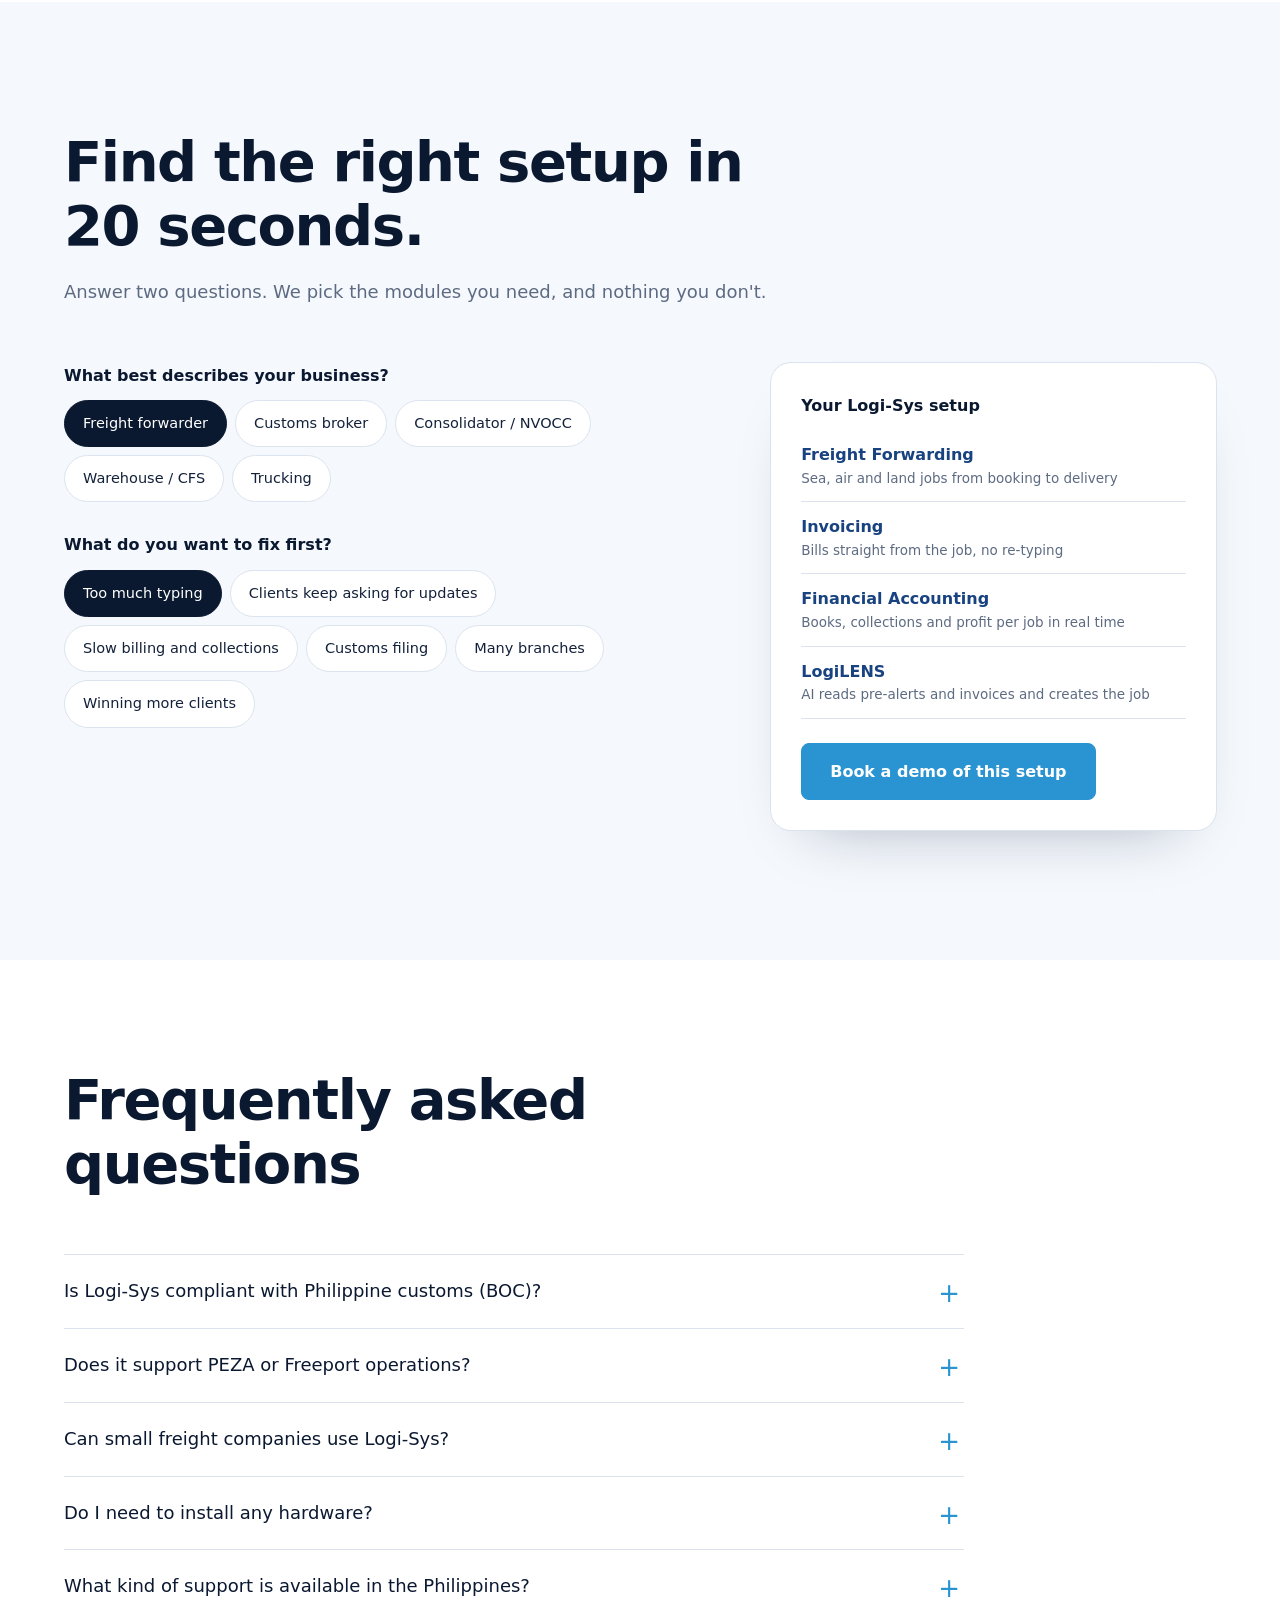
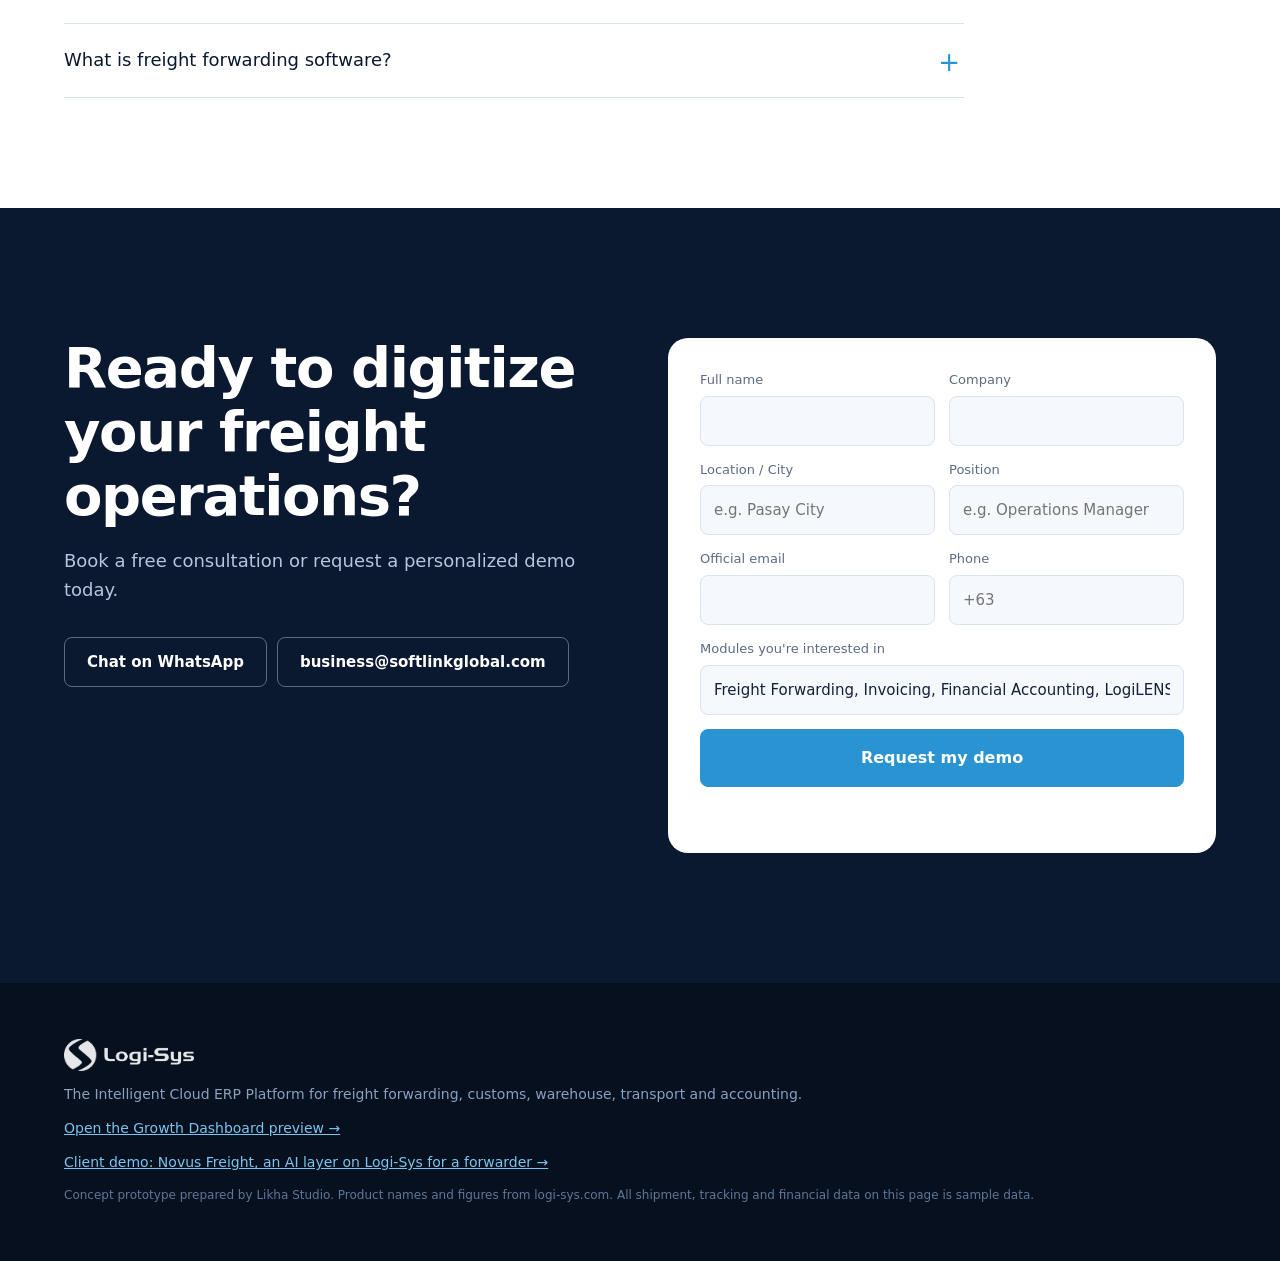
==== commit fd513be3: "Move the Novus demo to its own site (Novus-Demo); old /novus/ pages redirect Co-Authored-By: Claude " ====
--- a/index.html
+++ b/index.html
@@ -41,7 +41,7 @@
     <a href="#finder">Modules</a>
     <a href="#faq">FAQ</a>
     <a href="dashboard.html">Dashboard</a>
-    <a href="novus/index.html" title="Client demo: Novus Freight">Client demo</a>
+    <a href="https://garciaralphlawrence-svg.github.io/Novus-Demo/" title="Client demo: Novus Freight">Client demo</a>
   </nav>
   <div class="nav-cta">
     <button class="btn ghost sm" data-open-chat>Ask Logi</button>
@@ -50,7 +50,7 @@
   </div>
 </header>
 <div class="mnav" id="mnav">
-  <a href="#platform">Platform</a><a href="#ai">AI tools</a><a href="#ph">Philippines</a><a href="#gain">ROI calculator</a><a href="#finder">Module finder</a><a href="#faq">FAQ</a><a href="dashboard.html">Growth Dashboard</a><a href="novus/index.html">Client demo: Novus Freight</a><a href="#demo">Book a Demo</a>
+  <a href="#platform">Platform</a><a href="#ai">AI tools</a><a href="#ph">Philippines</a><a href="#gain">ROI calculator</a><a href="#finder">Module finder</a><a href="#faq">FAQ</a><a href="dashboard.html">Growth Dashboard</a><a href="https://garciaralphlawrence-svg.github.io/Novus-Demo/">Client demo: Novus Freight</a><a href="#demo">Book a Demo</a>
 </div>
 
 <main id="top">
@@ -329,7 +329,7 @@
   <img src="assets/img/logo.png" alt="Logi-Sys" width="130" height="32">
   <p>The Intelligent Cloud ERP Platform for freight forwarding, customs, warehouse, transport and accounting.</p>
   <p><a href="dashboard.html" style="color:#7cc4ee">Open the Growth Dashboard preview →</a></p>
-  <p><a href="novus/index.html" style="color:#7cc4ee">Client demo: Novus Freight, an AI layer on Logi-Sys for a forwarder →</a></p>
+  <p><a href="https://garciaralphlawrence-svg.github.io/Novus-Demo/" style="color:#7cc4ee">Client demo: Novus Freight, an AI layer on Logi-Sys for a forwarder →</a></p>
   <p class="small">Concept prototype prepared by Likha Studio. Product names and figures from logi-sys.com. All shipment, tracking and financial data on this page is sample data.</p>
 </footer>
 
